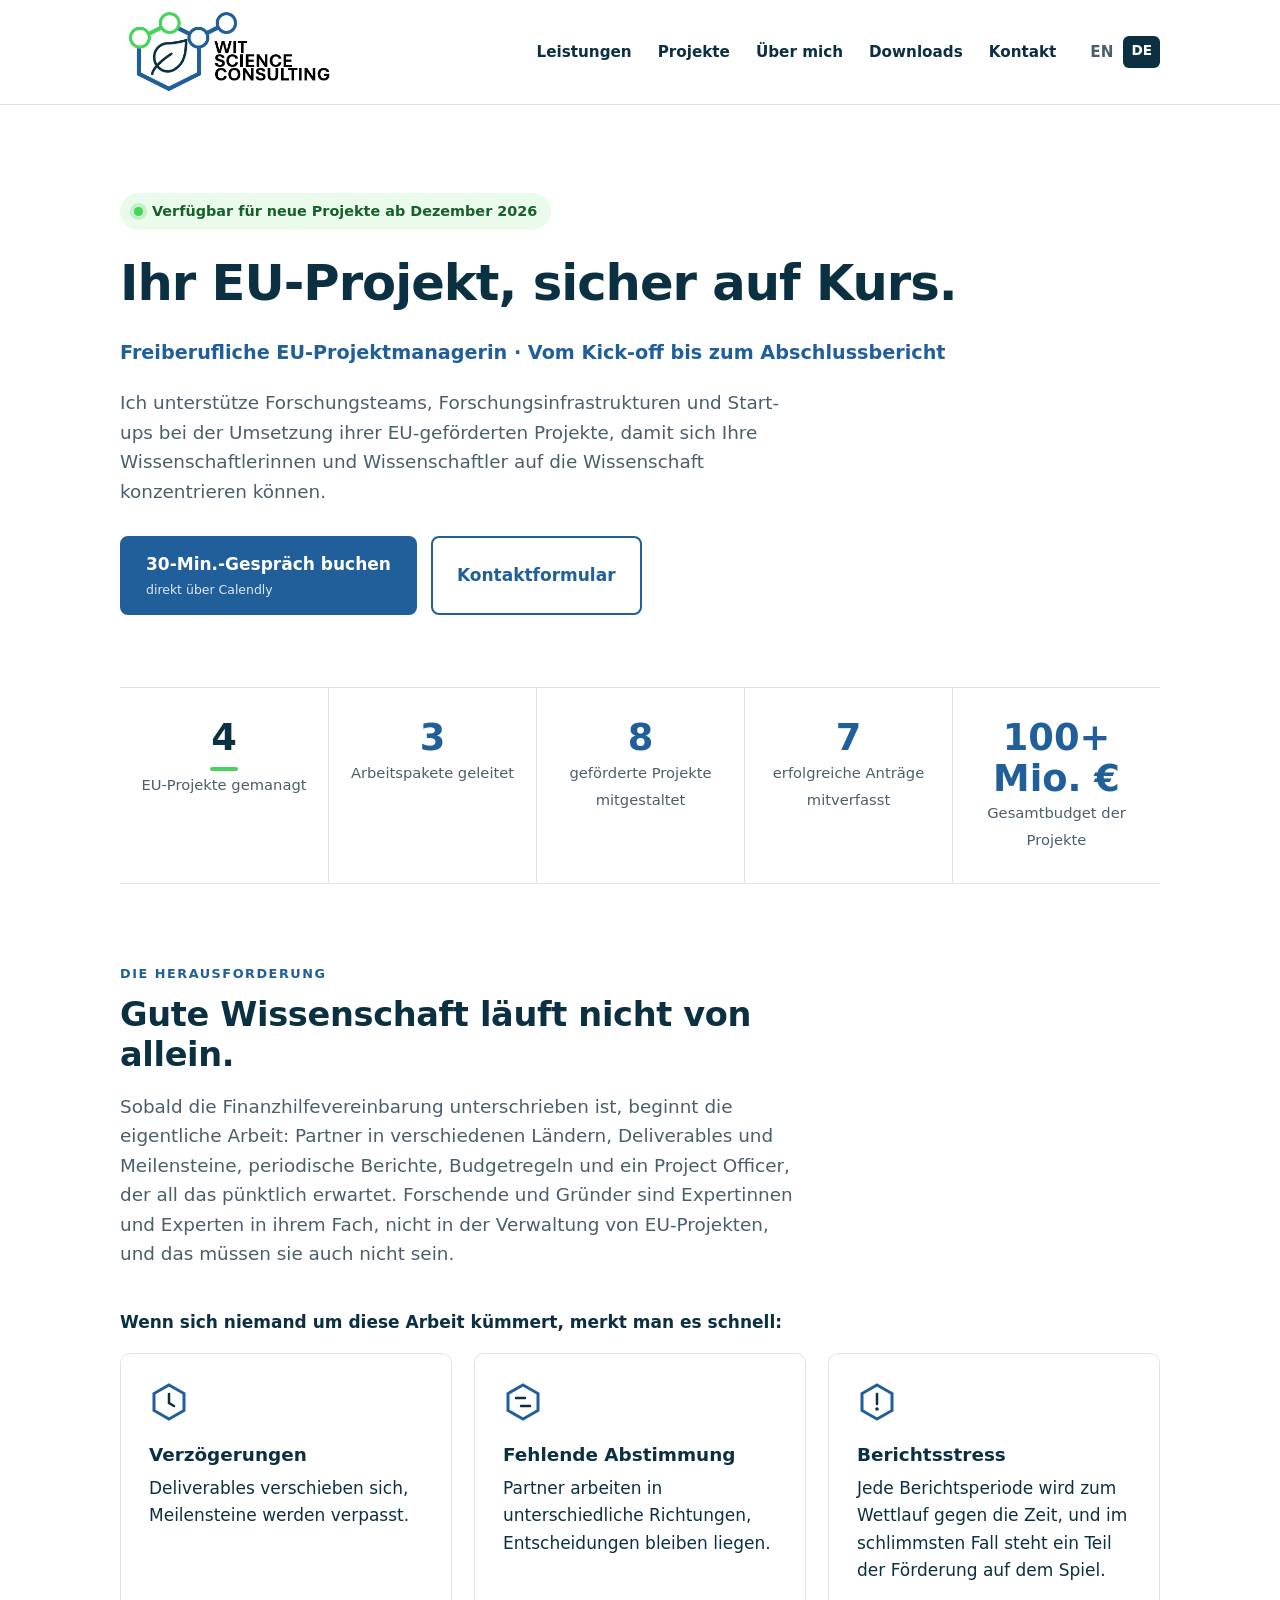
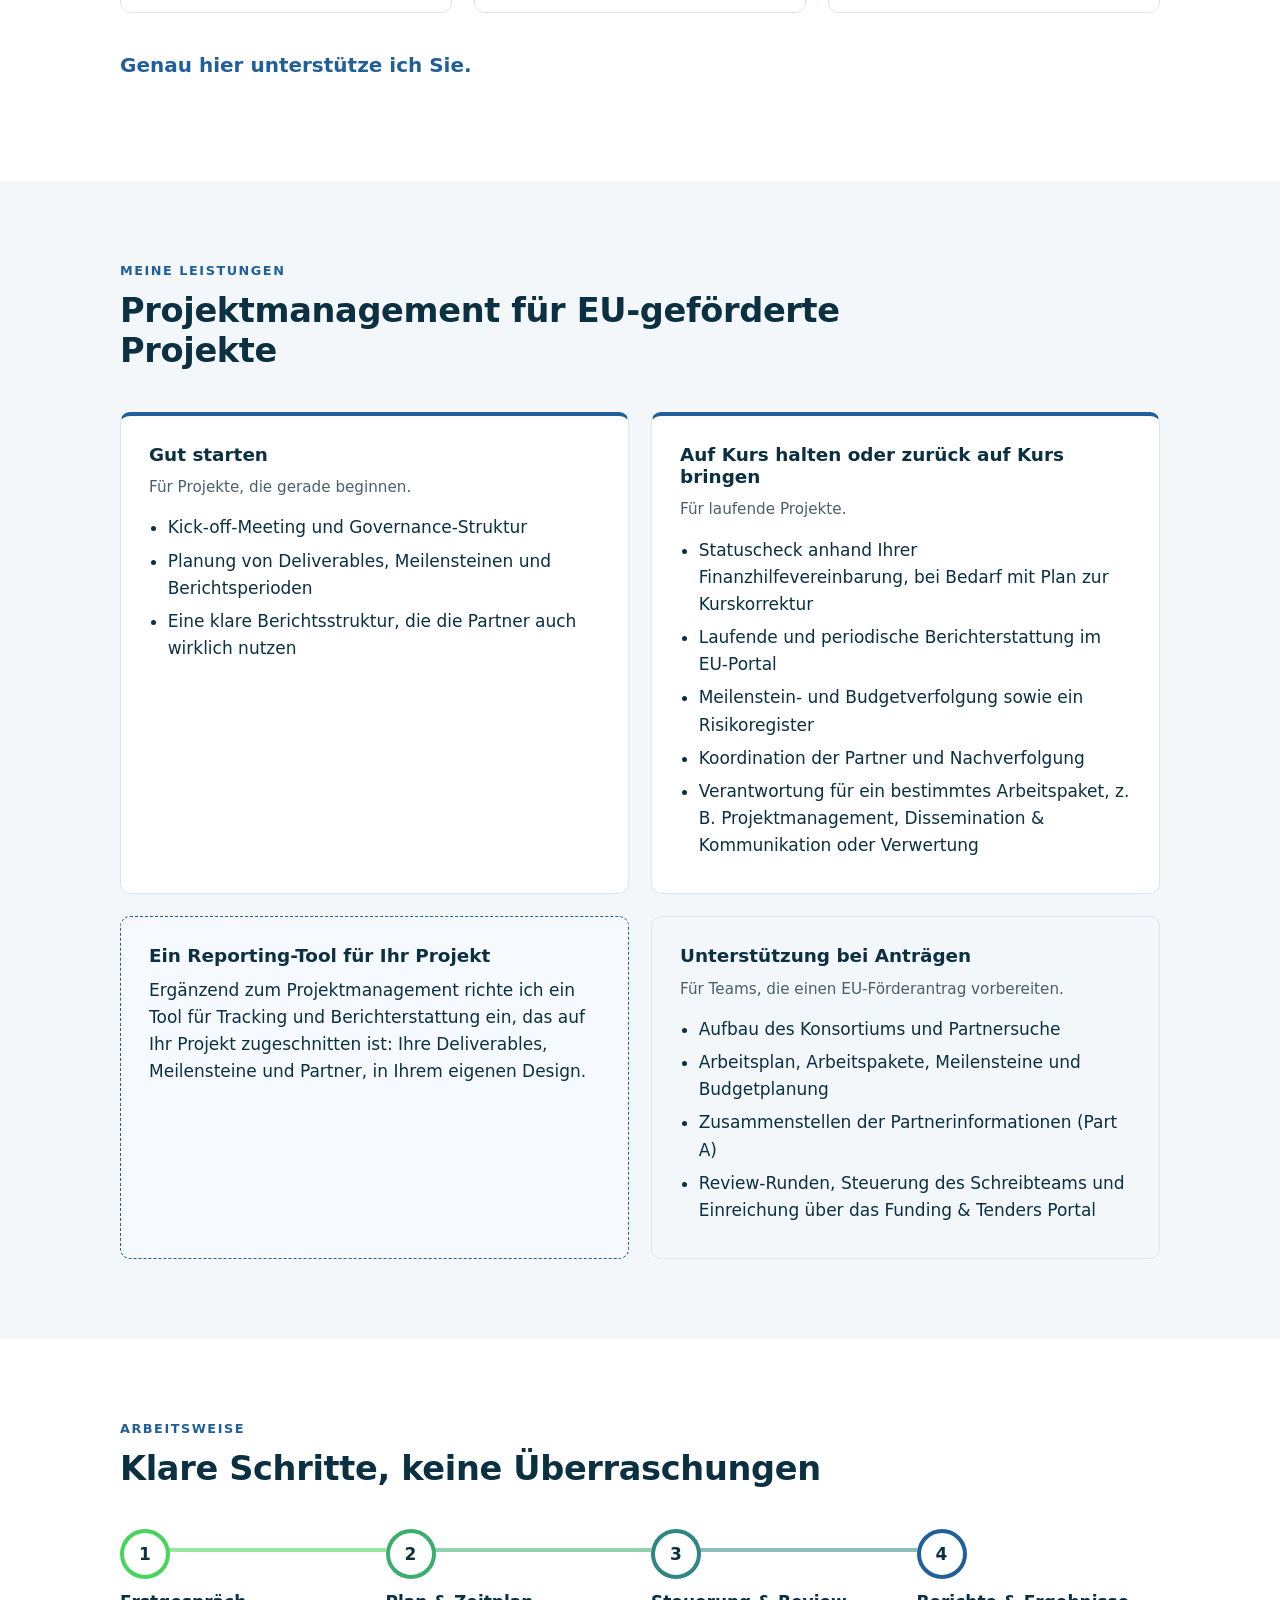
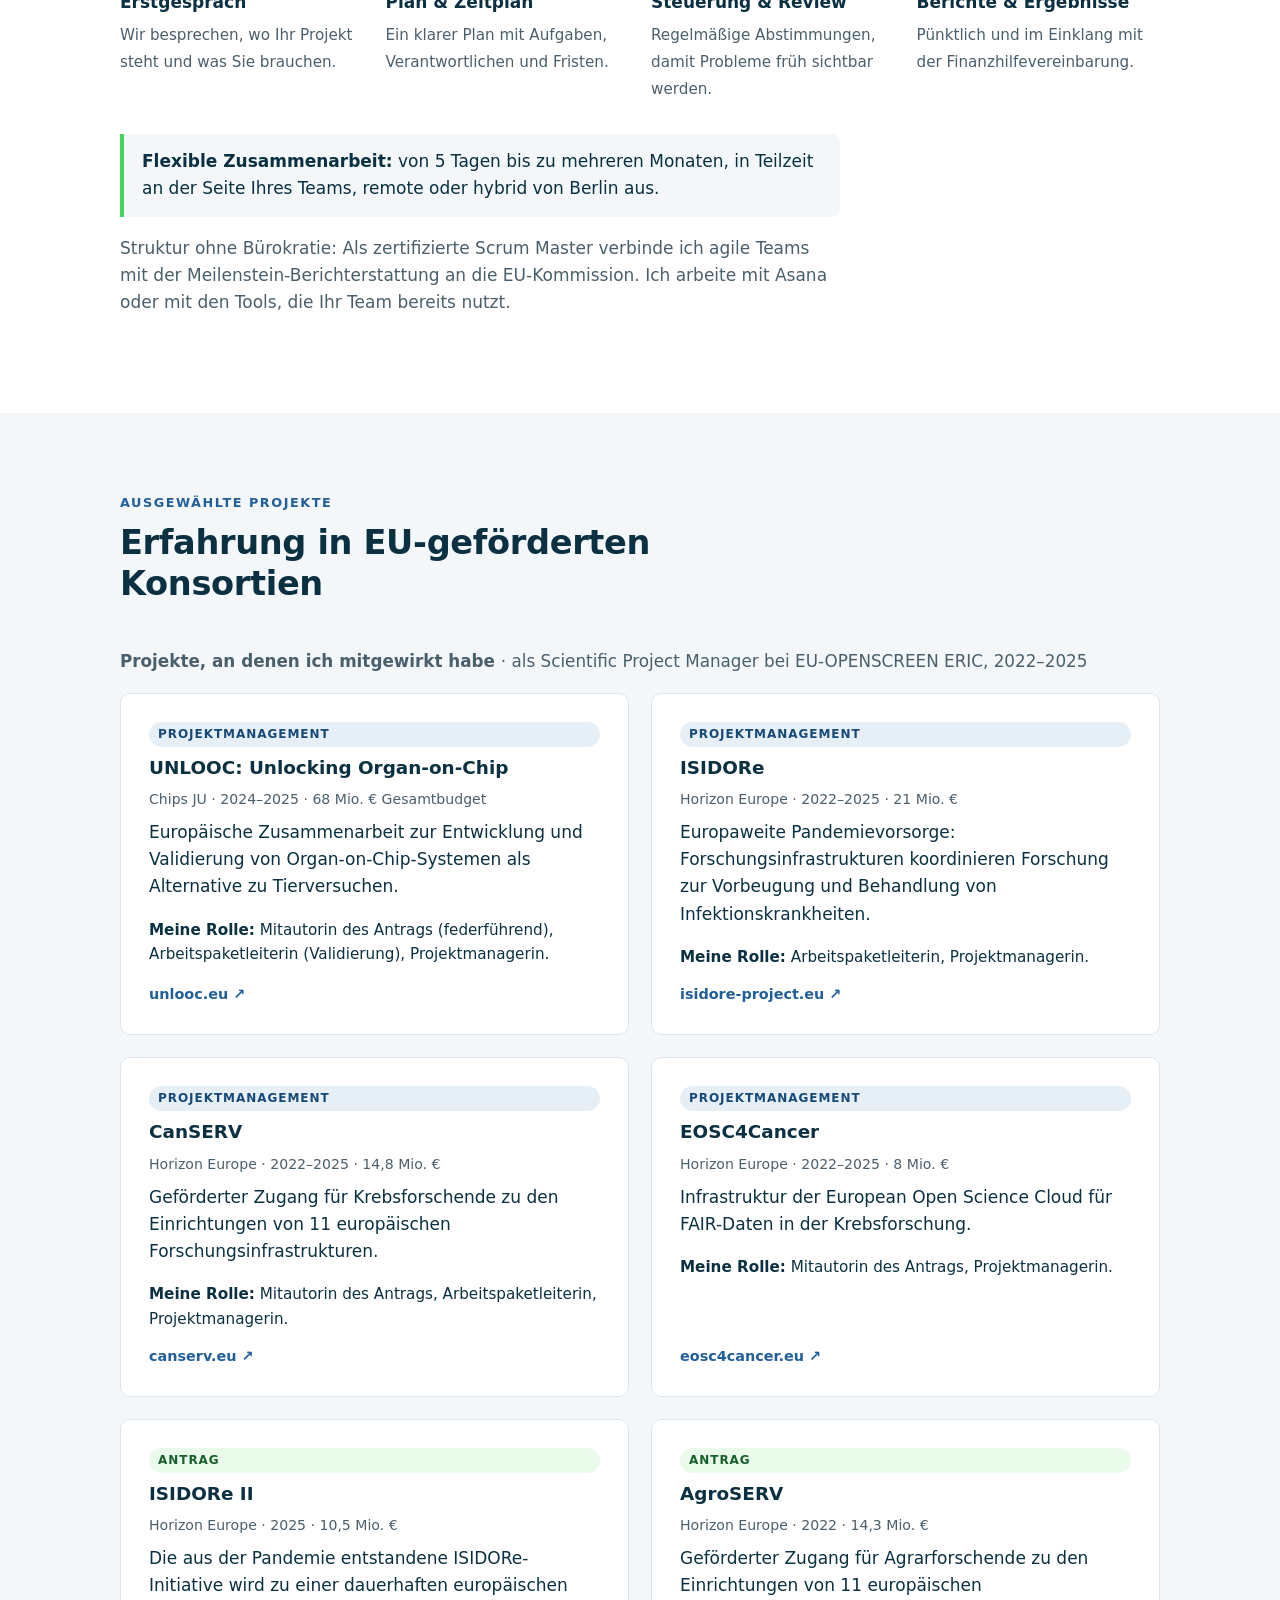
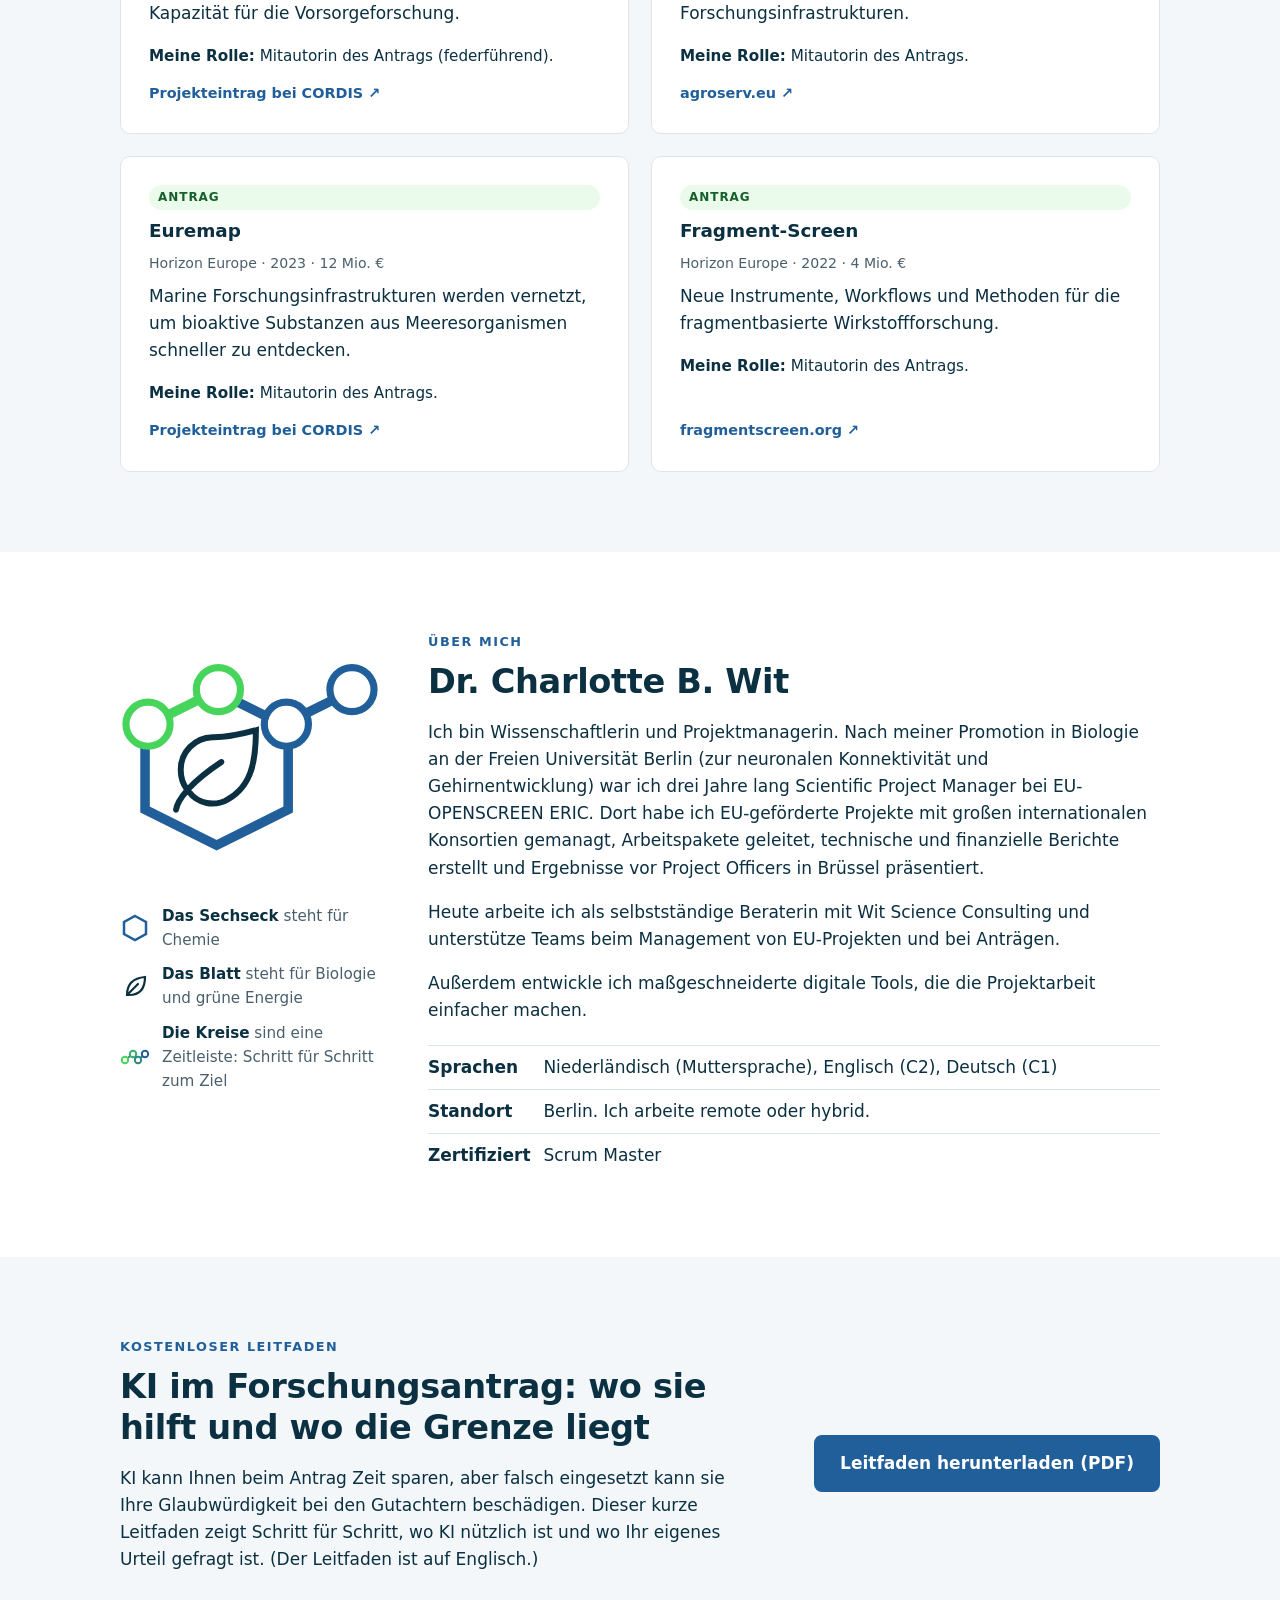
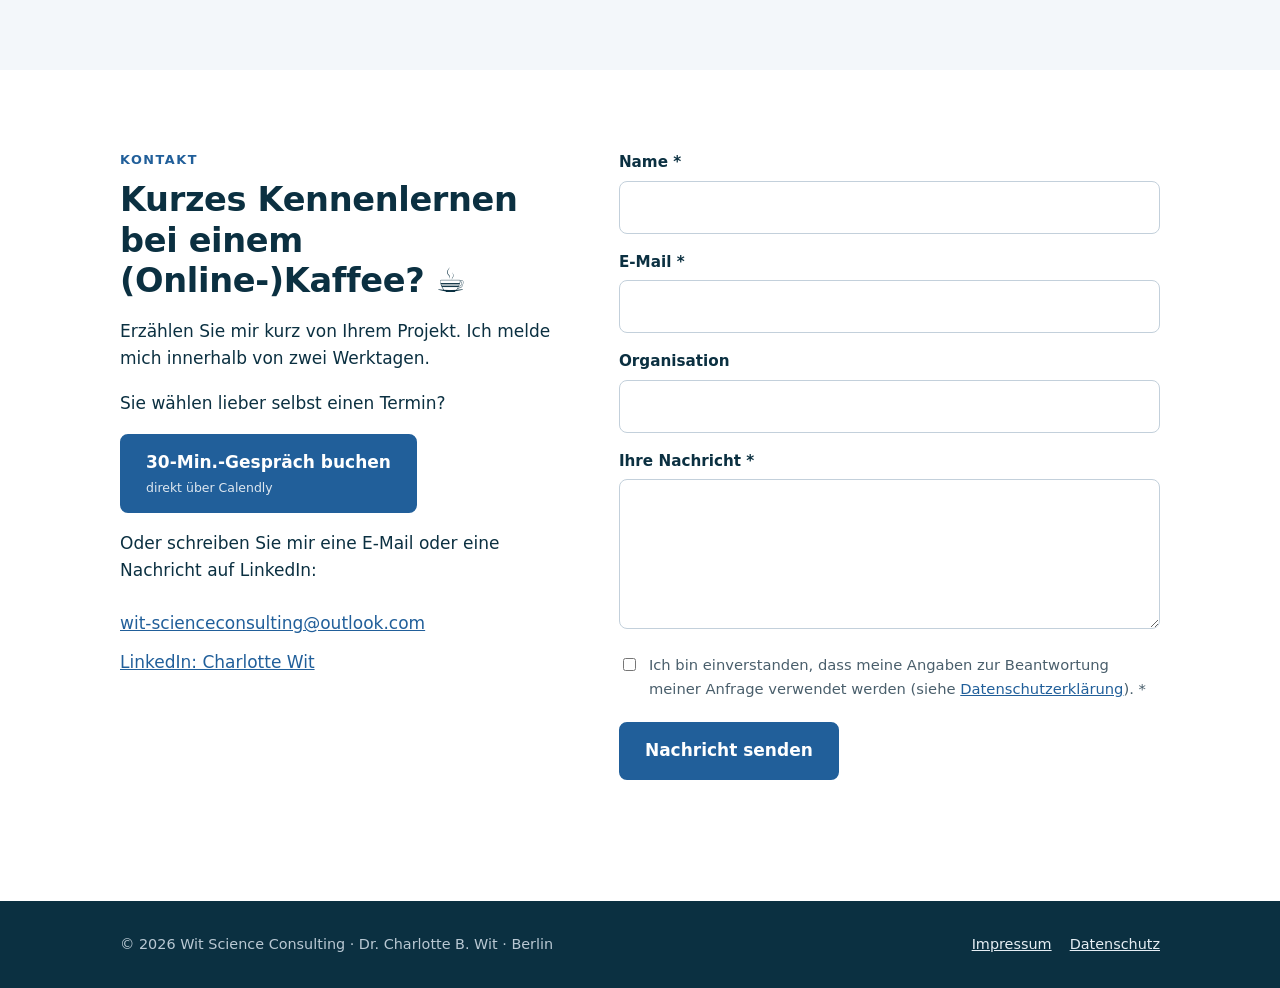
==== de/index.html @ d2b99e01 "Wit Science Consulting website: first version English and German pages, Impressum, privacy policy, A" ====
<!doctype html>
<html lang="de">
<head>
  <meta charset="utf-8">
  <meta name="viewport" content="width=device-width, initial-scale=1">
  <title>Wit Science Consulting · Freiberufliche EU-Projektmanagerin</title>
  <meta name="description" content="Dr. Charlotte B. Wit, freiberufliche EU-Projektmanagerin in Berlin. Ich unterstütze Forschungsteams, Forschungsinfrastrukturen und Start-ups bei der Umsetzung ihrer EU-geförderten Projekte, vom Antrag bis zum Abschlussbericht.">
  <link rel="icon" type="image/png" href="../assets/logo-icon.png">
  <link rel="alternate" hreflang="en" href="../index.html">
  <link rel="alternate" hreflang="de" href="index.html">
  <link rel="stylesheet" href="../assets/styles.css?v=4">
</head>
<body>

<header class="site-header">
  <div class="wrap">
    <a class="brand" href="#top" aria-label="Wit Science Consulting, Startseite">
      <img src="../assets/logo.png" alt="Wit Science Consulting" width="125" height="48">
    </a>
    <button class="menu-toggle" aria-expanded="false" aria-controls="nav">Menü</button>
    <nav class="nav" id="nav">
      <a href="#leistungen">Leistungen</a>
      <a href="#projekte">Projekte</a>
      <a href="#ueber-mich">Über mich</a>
      <a href="#downloads">Downloads</a>
      <a href="#kontakt">Kontakt</a>
      <div class="lang" aria-label="Sprache">
        <a href="../index.html" hreflang="en" lang="en">EN</a><span aria-current="true">DE</span>
      </div>
    </nav>
  </div>
</header>

<main id="top">

  <!-- 1. Hero -->
  <section class="hero">
    <div class="wrap">
      <div>
        <div class="badge">Verfügbar für neue Projekte ab Dezember 2026</div>
        <h1>Ihr EU-Projekt, sicher auf Kurs.</h1>
        <p class="tagline">Freiberufliche EU-Projektmanagerin · Vom Kick-off bis zum Abschlussbericht</p>
        <p class="lead">Ich unterstütze Forschungsteams, Forschungsinfrastrukturen und Start-ups bei der Umsetzung ihrer EU-geförderten Projekte, damit sich Ihre Wissenschaftlerinnen und Wissenschaftler auf die Wissenschaft konzentrieren können.</p>
        <div class="actions">
          <a class="btn" href="https://calendly.com/wit-scienceconsulting/30min" target="_blank" rel="noopener">30-Min.-Gespräch buchen<small>direkt über Calendly</small></a>
          <a class="btn ghost" href="#kontakt">Kontaktformular</a>
        </div>
      </div>
    </div>
  </section>

  <!-- 2. Zahlen -->
  <section class="numbers" aria-label="Erfahrung">
    <div class="wrap">
      <div class="grid">
        <div class="stat primary"><strong>4</strong><span>EU-Projekte gemanagt</span></div>
        <div class="stat"><strong>3</strong><span>Arbeitspakete geleitet</span></div>
        <div class="stat"><strong>8</strong><span>geförderte Projekte mitgestaltet</span></div>
        <div class="stat"><strong>7</strong><span>erfolgreiche Anträge mitverfasst</span></div>
        <div class="stat"><strong>100+ Mio. €</strong><span>Gesamtbudget der Projekte</span></div>
      </div>
    </div>
  </section>

  <!-- 3. Problem -->
  <section>
    <div class="wrap">
      <div class="section-head">
        <p class="eyebrow">Die Herausforderung</p>
        <h2>Gute Wissenschaft läuft nicht von allein.</h2>
        <p class="lead">Sobald die Finanzhilfevereinbarung unterschrieben ist, beginnt die eigentliche Arbeit: Partner in verschiedenen Ländern, Deliverables und Meilensteine, periodische Berichte, Budgetregeln und ein Project Officer, der all das pünktlich erwartet. Forschende und Gründer sind Expertinnen und Experten in ihrem Fach, nicht in der Verwaltung von EU-Projekten, und das müssen sie auch nicht sein.</p>
      </div>
      <p><b>Wenn sich niemand um diese Arbeit kümmert, merkt man es schnell:</b></p>
      <div class="cards three">
        <div class="card">
          <svg class="hex" viewBox="0 0 40 40" aria-hidden="true"><path d="M20 3 35 11.5v17L20 37 5 28.5v-17Z" fill="none" stroke="#215f9a" stroke-width="3"/><path d="M20 12v9l5 3" fill="none" stroke="#0b3041" stroke-width="2.5" stroke-linecap="round"/></svg>
          <h3>Verzögerungen</h3>
          <p>Deliverables verschieben sich, Meilensteine werden verpasst.</p>
        </div>
        <div class="card">
          <svg class="hex" viewBox="0 0 40 40" aria-hidden="true"><path d="M20 3 35 11.5v17L20 37 5 28.5v-17Z" fill="none" stroke="#215f9a" stroke-width="3"/><path d="M13 16h9M18 24h9" stroke="#0b3041" stroke-width="2.5" stroke-linecap="round"/></svg>
          <h3>Fehlende Abstimmung</h3>
          <p>Partner arbeiten in unterschiedliche Richtungen, Entscheidungen bleiben liegen.</p>
        </div>
        <div class="card">
          <svg class="hex" viewBox="0 0 40 40" aria-hidden="true"><path d="M20 3 35 11.5v17L20 37 5 28.5v-17Z" fill="none" stroke="#215f9a" stroke-width="3"/><path d="M20 12v10" stroke="#0b3041" stroke-width="2.5" stroke-linecap="round"/><circle cx="20" cy="27" r="1.8" fill="#0b3041"/></svg>
          <h3>Berichtsstress</h3>
          <p>Jede Berichtsperiode wird zum Wettlauf gegen die Zeit, und im schlimmsten Fall steht ein Teil der Förderung auf dem Spiel.</p>
        </div>
      </div>
      <p class="problem-close">Genau hier unterstütze ich Sie.</p>
    </div>
  </section>

  <!-- 4. Leistungen -->
  <section class="tint" id="leistungen">
    <div class="wrap">
      <div class="section-head">
        <p class="eyebrow">Meine Leistungen</p>
        <h2>Projektmanagement für EU-geförderte Projekte</h2>
      </div>
      <div class="cards two">
        <div class="card feature">
          <h3>Gut starten</h3>
          <p class="for">Für Projekte, die gerade beginnen.</p>
          <ul>
            <li>Kick-off-Meeting und Governance-Struktur</li>
            <li>Planung von Deliverables, Meilensteinen und Berichtsperioden</li>
            <li>Eine klare Berichtsstruktur, die die Partner auch wirklich nutzen</li>
          </ul>
        </div>
        <div class="card feature">
          <h3>Auf Kurs halten oder zurück auf Kurs bringen</h3>
          <p class="for">Für laufende Projekte.</p>
          <ul>
            <li>Statuscheck anhand Ihrer Finanzhilfevereinbarung, bei Bedarf mit Plan zur Kurskorrektur</li>
            <li>Laufende und periodische Berichterstattung im EU-Portal</li>
            <li>Meilenstein- und Budgetverfolgung sowie ein Risikoregister</li>
            <li>Koordination der Partner und Nachverfolgung</li>
            <li>Verantwortung für ein bestimmtes Arbeitspaket, z. B. Projektmanagement, Dissemination &amp; Kommunikation oder Verwertung</li>
          </ul>
        </div>
        <div class="card tool">
          <h3>Ein Reporting-Tool für Ihr Projekt</h3>
          <p>Ergänzend zum Projektmanagement richte ich ein Tool für Tracking und Berichterstattung ein, das auf Ihr Projekt zugeschnitten ist: Ihre Deliverables, Meilensteine und Partner, in Ihrem eigenen Design.</p>
        </div>
        <div class="card secondary">
          <h3>Unterstützung bei Anträgen</h3>
          <p class="for">Für Teams, die einen EU-Förderantrag vorbereiten.</p>
          <ul>
            <li>Aufbau des Konsortiums und Partnersuche</li>
            <li>Arbeitsplan, Arbeitspakete, Meilensteine und Budgetplanung</li>
            <li>Zusammenstellen der Partnerinformationen (Part A)</li>
            <li>Review-Runden, Steuerung des Schreibteams und Einreichung über das Funding &amp; Tenders Portal</li>
          </ul>
        </div>
      </div>
    </div>
  </section>

  <!-- 5. Arbeitsweise -->
  <section>
    <div class="wrap">
      <div class="section-head">
        <p class="eyebrow">Arbeitsweise</p>
        <h2>Klare Schritte, keine Überraschungen</h2>
      </div>
      <ol class="steps">
        <li><strong>Erstgespräch</strong><span>Wir besprechen, wo Ihr Projekt steht und was Sie brauchen.</span></li>
        <li><strong>Plan &amp; Zeitplan</strong><span>Ein klarer Plan mit Aufgaben, Verantwortlichen und Fristen.</span></li>
        <li><strong>Steuerung &amp; Review</strong><span>Regelmäßige Abstimmungen, damit Probleme früh sichtbar werden.</span></li>
        <li><strong>Berichte &amp; Ergebnisse</strong><span>Pünktlich und im Einklang mit der Finanzhilfevereinbarung.</span></li>
      </ol>
      <p class="terms"><b>Flexible Zusammenarbeit:</b> von 5 Tagen bis zu mehreren Monaten, in Teilzeit an der Seite Ihres Teams, remote oder hybrid von Berlin aus.</p>
      <p class="note">Struktur ohne Bürokratie: Als zertifizierte Scrum Master verbinde ich agile Teams mit der Meilenstein-Berichterstattung an die EU-Kommission. Ich arbeite mit Asana oder mit den Tools, die Ihr Team bereits nutzt.</p>
    </div>
  </section>

  <!-- 6. Projekte -->
  <section class="tint" id="projekte">
    <div class="wrap">
      <div class="section-head">
        <p class="eyebrow">Ausgewählte Projekte</p>
        <h2>Erfahrung in EU-geförderten Konsortien</h2>
      </div>

      <p class="subhead">Projekte, an denen ich mitgewirkt habe <span style="font-weight:400">· als Scientific Project Manager bei EU-OPENSCREEN ERIC, 2022–2025</span></p>
      <div class="cards two">
        <div class="card project">
          <span class="tag pm">Projektmanagement</span>
          <h3>UNLOOC: Unlocking Organ-on-Chip</h3>
          <p class="meta">Chips JU · 2024–2025 · 68 Mio. € Gesamtbudget</p>
          <p>Europäische Zusammenarbeit zur Entwicklung und Validierung von Organ-on-Chip-Systemen als Alternative zu Tierversuchen.</p>
          <p class="role"><b>Meine Rolle:</b> Mitautorin des Antrags (federführend), Arbeitspaketleiterin (Validierung), Projektmanagerin.</p>
          <p class="site"><a href="https://www.unlooc.eu" target="_blank" rel="noopener">unlooc.eu ↗</a></p>
        </div>
        <div class="card project">
          <span class="tag pm">Projektmanagement</span>
          <h3>ISIDORe</h3>
          <p class="meta">Horizon Europe · 2022–2025 · 21 Mio. €</p>
          <p>Europaweite Pandemievorsorge: Forschungsinfrastrukturen koordinieren Forschung zur Vorbeugung und Behandlung von Infektionskrankheiten.</p>
          <p class="role"><b>Meine Rolle:</b> Arbeitspaketleiterin, Projektmanagerin.</p>
          <p class="site"><a href="https://isidore-project.eu" target="_blank" rel="noopener">isidore-project.eu ↗</a></p>
        </div>
        <div class="card project">
          <span class="tag pm">Projektmanagement</span>
          <h3>CanSERV</h3>
          <p class="meta">Horizon Europe · 2022–2025 · 14,8 Mio. €</p>
          <p>Geförderter Zugang für Krebsforschende zu den Einrichtungen von 11 europäischen Forschungsinfrastrukturen.</p>
          <p class="role"><b>Meine Rolle:</b> Mitautorin des Antrags, Arbeitspaketleiterin, Projektmanagerin.</p>
          <p class="site"><a href="https://www.canserv.eu" target="_blank" rel="noopener">canserv.eu ↗</a></p>
        </div>
        <div class="card project">
          <span class="tag pm">Projektmanagement</span>
          <h3>EOSC4Cancer</h3>
          <p class="meta">Horizon Europe · 2022–2025 · 8 Mio. €</p>
          <p>Infrastruktur der European Open Science Cloud für FAIR-Daten in der Krebsforschung.</p>
          <p class="role"><b>Meine Rolle:</b> Mitautorin des Antrags, Projektmanagerin.</p>
          <p class="site"><a href="https://eosc4cancer.eu" target="_blank" rel="noopener">eosc4cancer.eu ↗</a></p>
        </div>
        <div class="card project">
          <span class="tag">Antrag</span>
          <h3>ISIDORe II</h3>
          <p class="meta">Horizon Europe · 2025 · 10,5 Mio. €</p>
          <p>Die aus der Pandemie entstandene ISIDORe-Initiative wird zu einer dauerhaften europäischen Kapazität für die Vorsorgeforschung.</p>
          <p class="role"><b>Meine Rolle:</b> Mitautorin des Antrags (federführend).</p>
          <p class="site"><a href="https://cordis.europa.eu/project/id/101293306" target="_blank" rel="noopener">Projekteintrag bei CORDIS ↗</a></p>
        </div>
        <div class="card project">
          <span class="tag">Antrag</span>
          <h3>AgroSERV</h3>
          <p class="meta">Horizon Europe · 2022 · 14,3 Mio. €</p>
          <p>Geförderter Zugang für Agrarforschende zu den Einrichtungen von 11 europäischen Forschungsinfrastrukturen.</p>
          <p class="role"><b>Meine Rolle:</b> Mitautorin des Antrags.</p>
          <p class="site"><a href="https://www.agroserv.eu" target="_blank" rel="noopener">agroserv.eu ↗</a></p>
        </div>
        <div class="card project">
          <span class="tag">Antrag</span>
          <h3>Euremap</h3>
          <p class="meta">Horizon Europe · 2023 · 12 Mio. €</p>
          <p>Marine Forschungsinfrastrukturen werden vernetzt, um bioaktive Substanzen aus Meeresorganismen schneller zu entdecken.</p>
          <p class="role"><b>Meine Rolle:</b> Mitautorin des Antrags.</p>
          <p class="site"><a href="https://cordis.europa.eu/project/id/101131663" target="_blank" rel="noopener">Projekteintrag bei CORDIS ↗</a></p>
        </div>
        <div class="card project">
          <span class="tag">Antrag</span>
          <h3>Fragment-Screen</h3>
          <p class="meta">Horizon Europe · 2022 · 4 Mio. €</p>
          <p>Neue Instrumente, Workflows und Methoden für die fragmentbasierte Wirkstoffforschung.</p>
          <p class="role"><b>Meine Rolle:</b> Mitautorin des Antrags.</p>
          <p class="site"><a href="https://fragmentscreen.org" target="_blank" rel="noopener">fragmentscreen.org ↗</a></p>
        </div>
      </div>
    </div>
  </section>

  <!-- 7. Über mich -->
  <section id="ueber-mich">
    <div class="wrap about">
      <figure class="logo-story" style="margin:0">
        <img src="../assets/logo-mark.svg" alt="Logo von Wit Science Consulting: ein Sechseck mit einem Blatt und vier verbundene Kreise von Grün nach Blau" width="340" height="250">
        <figcaption>
          <ul>
            <li><svg viewBox="0 0 30 30" aria-hidden="true"><path d="M15 3 26 9v12l-11 6-11-6V9Z" fill="none" stroke="#215f9a" stroke-width="2.5"/></svg><span><b>Das Sechseck</b> steht für Chemie</span></li>
            <li><svg viewBox="0 0 30 30" aria-hidden="true"><path d="M7 24C7 12 14 7 25 6c0 11-5 18-16 18Zm0 0 11-11" fill="none" stroke="#0b3041" stroke-width="2.2" stroke-linecap="round"/></svg><span><b>Das Blatt</b> steht für Biologie und grüne Energie</span></li>
            <li><svg viewBox="0 0 30 30" aria-hidden="true"><path d="M5 18 13 12 18 18 25 12" fill="none" stroke="#2e8685" stroke-width="2"/><circle cx="5" cy="18" r="3.2" fill="#fff" stroke="#47d45a" stroke-width="2"/><circle cx="13" cy="12" r="3.2" fill="#fff" stroke="#3aad6f" stroke-width="2"/><circle cx="18" cy="18" r="3.2" fill="#fff" stroke="#2e8685" stroke-width="2"/><circle cx="25" cy="12" r="3.2" fill="#fff" stroke="#215f9a" stroke-width="2"/></svg><span><b>Die Kreise</b> sind eine Zeitleiste: Schritt für Schritt zum Ziel</span></li>
          </ul>
        </figcaption>
      </figure>
      <div>
        <p class="eyebrow">Über mich</p>
        <h2>Dr. Charlotte B. Wit</h2>
        <p>Ich bin Wissenschaftlerin und Projektmanagerin. Nach meiner Promotion in Biologie an der Freien Universität Berlin (zur neuronalen Konnektivität und Gehirnentwicklung) war ich drei Jahre lang Scientific Project Manager bei EU-OPENSCREEN ERIC. Dort habe ich EU-geförderte Projekte mit großen internationalen Konsortien gemanagt, Arbeitspakete geleitet, technische und finanzielle Berichte erstellt und Ergebnisse vor Project Officers in Brüssel präsentiert.</p>
        <p>Heute arbeite ich als selbstständige Beraterin mit Wit Science Consulting und unterstütze Teams beim Management von EU-Projekten und bei Anträgen.</p>
        <p>Außerdem entwickle ich maßgeschneiderte digitale Tools, die die Projektarbeit einfacher machen.</p>
        <ul class="facts">
          <li><b>Sprachen</b> Niederländisch (Muttersprache), Englisch (C2), Deutsch (C1)</li>
          <li><b>Standort</b> Berlin. Ich arbeite remote oder hybrid.</li>
          <li><b>Zertifiziert</b> Scrum Master</li>
        </ul>
      </div>
    </div>
  </section>

  <!-- 8. Leitfaden (PDF ist auf Englisch) -->
  <section class="tint" id="downloads">
    <div class="wrap guide">
      <div class="text">
        <p class="eyebrow">Kostenloser Leitfaden</p>
        <h2>KI im Forschungsantrag: wo sie hilft und wo die Grenze liegt</h2>
        <p>KI kann Ihnen beim Antrag Zeit sparen, aber falsch eingesetzt kann sie Ihre Glaubwürdigkeit bei den Gutachtern beschädigen. Dieser kurze Leitfaden zeigt Schritt für Schritt, wo KI nützlich ist und wo Ihr eigenes Urteil gefragt ist. (Der Leitfaden ist auf Englisch.)</p>
      </div>
      <a class="btn" href="../assets/ai-in-proposals-guide.pdf" download>Leitfaden herunterladen (PDF)</a>
    </div>
  </section>

  <!-- 9. Kontakt -->
  <section id="kontakt">
    <div class="wrap contact">
      <div>
        <p class="eyebrow">Kontakt</p>
        <h2>Kurzes Kennenlernen bei einem (Online-)Kaffee? ☕</h2>
        <p>Erzählen Sie mir kurz von Ihrem Projekt. Ich melde mich innerhalb von zwei Werktagen.</p>
        <p>Sie wählen lieber selbst einen Termin?</p>
        <p><a class="btn" href="https://calendly.com/wit-scienceconsulting/30min" target="_blank" rel="noopener">30-Min.-Gespräch buchen<small>direkt über Calendly</small></a></p>
        <p>Oder schreiben Sie mir eine E-Mail oder eine Nachricht auf LinkedIn:</p>
        <ul class="direct">
          <li><a href="mailto:wit-scienceconsulting@outlook.com">wit-scienceconsulting@outlook.com</a></li>
          <li><a href="https://www.linkedin.com/in/charlotte-wit-23a95161" target="_blank" rel="noopener">LinkedIn: Charlotte Wit</a></li>
        </ul>
      </div>
      <form id="contact-form">
        <div><label for="name">Name *</label><input type="text" id="name" name="name" required autocomplete="name"></div>
        <div><label for="email">E-Mail *</label><input type="email" id="email" name="email" required autocomplete="email"></div>
        <div><label for="organisation">Organisation</label><input type="text" id="organisation" name="organisation" autocomplete="organization"></div>
        <div><label for="message">Ihre Nachricht *</label><textarea id="message" name="message" required></textarea></div>
        <input type="checkbox" name="botcheck" class="hp" tabindex="-1" autocomplete="off" aria-hidden="true">
        <label class="check"><input type="checkbox" name="consent" required> <span>Ich bin einverstanden, dass meine Angaben zur Beantwortung meiner Anfrage verwendet werden (siehe <a href="../datenschutz.html">Datenschutzerklärung</a>). *</span></label>
        <div><button class="btn" type="submit">Nachricht senden</button></div>
        <p class="form-status" role="status" aria-live="polite"></p>
      </form>
    </div>
  </section>

</main>

<footer class="site-footer">
  <div class="wrap">
    <span>© 2026 Wit Science Consulting · Dr. Charlotte B. Wit · Berlin</span>
    <span><a href="../impressum.html">Impressum</a><a href="../datenschutz.html">Datenschutz</a></span>
  </div>
</footer>

<script src="../assets/main.js?v=3"></script>
</body>
</html>
---- assets/styles.css ----
/* Wit Science Consulting — colours taken from the logo (Logo/Logo+Name+Crop.svg) */
:root {
  --blue: #215f9a;
  --blue-dark: #184a79;
  --green: #47d45a;
  --navy: #0b3041;
  --text: #0b3041;
  --muted: #4a5f6c;
  --line: #dde5ec;
  --tint: #f3f7fa;
  --white: #ffffff;
  --radius: 10px;
  --max: 1080px;
  --font: "Segoe UI", system-ui, -apple-system, Roboto, "Helvetica Neue", Arial, sans-serif;
}

* { box-sizing: border-box; }
html { scroll-behavior: smooth; scroll-padding-top: 112px; }
body {
  margin: 0;
  font-family: var(--font);
  font-size: 17px;
  line-height: 1.6;
  color: var(--text);
  background: var(--white);
  -webkit-font-smoothing: antialiased;
}
img { max-width: 100%; display: block; }
a { color: var(--blue); }
a:hover { color: var(--blue-dark); }
h1, h2, h3 { line-height: 1.2; margin: 0 0 .5em; color: var(--navy); }
h1 { font-size: clamp(2rem, 4.5vw, 3.1rem); letter-spacing: -.02em; }
h2 { font-size: clamp(1.6rem, 3vw, 2.1rem); letter-spacing: -.01em; }
h3 { font-size: 1.15rem; }
p { margin: 0 0 1em; }

.wrap { max-width: var(--max); margin: 0 auto; padding: 0 20px; }
section { padding: 80px 0; }
section.tint { background: var(--tint); }
.eyebrow {
  font-size: .8rem; font-weight: 700; letter-spacing: .12em; text-transform: uppercase;
  color: var(--blue); margin-bottom: .75em;
}
.lead { font-size: 1.15rem; color: var(--muted); max-width: 680px; }
.section-head { max-width: 720px; margin-bottom: 40px; }

/* Header */
.site-header {
  position: sticky; top: 0; z-index: 10;
  background: rgba(255,255,255,.96);
  border-bottom: 1px solid var(--line);
  backdrop-filter: blur(6px);
}
.site-header .wrap { display: flex; align-items: center; justify-content: space-between; height: 104px; gap: 16px; }
.brand img { height: 84px; width: auto; }
.nav { display: flex; align-items: center; gap: 26px; }
.nav a { text-decoration: none; color: var(--navy); font-weight: 600; font-size: .95rem; }
.nav a:hover { color: var(--blue); }
.lang { display: flex; gap: 2px; font-size: .85rem; font-weight: 700; }
.lang a, .lang span { padding: 4px 8px; border-radius: 6px; text-decoration: none; }
.lang span { background: var(--navy); color: var(--white); }
.lang a { color: var(--muted); }
.menu-toggle {
  display: none; background: none; border: 1px solid var(--line); border-radius: 8px;
  padding: 8px 10px; font: inherit; font-weight: 600; color: var(--navy); cursor: pointer;
}

/* Buttons and badge */
.btn {
  display: inline-block; padding: 13px 24px; border-radius: 8px;
  font-weight: 700; text-decoration: none; border: 2px solid var(--blue);
  background: var(--blue); color: var(--white); cursor: pointer; font: inherit; font-weight: 700;
}
.btn:hover { background: var(--blue-dark); border-color: var(--blue-dark); color: var(--white); }
.btn small { display: block; font-size: .78rem; font-weight: 500; opacity: .85; margin-top: 2px; }
.hero .actions .btn { display: inline-flex; flex-direction: column; justify-content: center; }
.btn.ghost { background: transparent; color: var(--blue); }
.btn.ghost:hover { background: var(--tint); color: var(--blue-dark); }
.badge {
  display: inline-flex; align-items: center; gap: 9px;
  padding: 7px 14px; border-radius: 999px;
  background: #eafbec; color: #17602a; font-weight: 600; font-size: .9rem;
  margin-bottom: 24px;
}
.badge::before {
  content: ""; width: 9px; height: 9px; border-radius: 50%;
  background: var(--green); box-shadow: 0 0 0 4px rgba(71,212,90,.25);
}

/* Hero */
.hero { padding: 88px 0 72px; }
.hero .tagline { font-size: 1.2rem; font-weight: 600; color: var(--blue); margin-bottom: 1em; }
.hero .actions { display: flex; flex-wrap: wrap; gap: 14px; margin-top: 30px; }
.hero-grid { display: grid; grid-template-columns: 1.4fr 1fr; gap: 56px; align-items: center; }
.logo-story { text-align: center; }
.logo-story img { width: 100%; max-width: 340px; margin: 0 auto 22px; }
.logo-story ul { list-style: none; padding: 0; margin: 0 auto; display: inline-grid; gap: 10px; text-align: left; }
.logo-story li { display: flex; align-items: center; gap: 12px; font-size: .95rem; color: var(--muted); }
.logo-story li b { color: var(--navy); font-weight: 700; }
.logo-story svg { width: 30px; height: 30px; flex: none; }

/* Numbers */
.numbers { padding: 0; }
.numbers .grid {
  display: grid; grid-template-columns: repeat(5, 1fr);
  border-top: 1px solid var(--line); border-bottom: 1px solid var(--line);
}
.stat { padding: 30px 16px; text-align: center; border-left: 1px solid var(--line); }
.stat:first-child { border-left: 0; }
.stat strong { display: block; font-size: 2.3rem; color: var(--blue); line-height: 1.1; }
.stat span { font-size: .92rem; color: var(--muted); }
.stat.primary strong { color: var(--navy); }
.stat.primary strong::after {
  content: ""; display: block; width: 28px; height: 4px; border-radius: 2px;
  background: var(--green); margin: 8px auto 0;
}

/* Cards */
.cards { display: grid; gap: 22px; }
.cards.three { grid-template-columns: repeat(3, 1fr); }
.cards.two { grid-template-columns: repeat(2, 1fr); }
.card {
  background: var(--white); border: 1px solid var(--line); border-radius: var(--radius);
  padding: 28px;
}
.card p:last-child, .card ul:last-child { margin-bottom: 0; }
.card ul { padding-left: 1.1em; margin: 0; }
.card li { margin-bottom: .35em; }
.card .for { color: var(--muted); font-size: .95rem; }
.hex {
  width: 40px; height: 40px; margin-bottom: 14px;
}
.problem-close { margin-top: 36px; font-size: 1.25rem; font-weight: 700; color: var(--blue); }

.card.feature { border-top: 4px solid var(--blue); }
.card.secondary { background: var(--tint); }
.card.tool { border: 1px dashed var(--blue); background: #f6faff; }

/* Steps */
/* Steps: circles run from green to blue, like the timeline in the logo */
.steps { display: grid; grid-template-columns: repeat(4, 1fr); gap: 22px; counter-reset: step; list-style: none; padding: 0; margin: 0 0 32px; }
.steps li { counter-increment: step; position: relative; padding-top: 60px; --c: var(--green); }
.steps li:nth-child(2) { --c: #3aad6f; }
.steps li:nth-child(3) { --c: #2e8685; }
.steps li:nth-child(4) { --c: var(--blue); }
.steps li::before {
  content: counter(step); position: absolute; top: 0; left: 0; z-index: 1;
  width: 42px; height: 42px; border-radius: 50%;
  border: 4px solid var(--c); background: var(--white);
  display: grid; place-items: center; font-weight: 800; color: var(--navy);
}
.steps li:not(:last-child)::after {
  content: ""; position: absolute; top: 19px; left: 42px; right: -22px; height: 4px;
  background: var(--c); opacity: .55;
}
.steps strong { display: block; margin-bottom: 4px; }
.steps span { color: var(--muted); font-size: .95rem; }
.note { color: var(--muted); max-width: 720px; }

/* Projects */
.subhead { font-size: 1.05rem; color: var(--muted); font-weight: 600; margin: 44px 0 18px; }
.project .meta { font-size: .88rem; color: var(--muted); margin-bottom: .6em; }
.project .role { font-size: .95rem; }
.project .role b { color: var(--navy); }
.project.current { border-left: 4px solid var(--green); }
.project { display: flex; flex-direction: column; }
.project .role { margin-bottom: 14px; }
.project .site { margin-top: auto; font-size: .9rem; font-weight: 600; }
.project .site a { text-decoration: none; }
.project .site a:hover { text-decoration: underline; }
.tag.pm { background: #e6eef6; color: var(--blue-dark); }
.tag {
  display: inline-block; font-size: .75rem; font-weight: 700; text-transform: uppercase; letter-spacing: .08em;
  padding: 3px 9px; border-radius: 999px; background: #eafbec; color: #17602a; margin-bottom: 10px;
}
.proposals { list-style: none; padding: 0; margin: 0; display: grid; grid-template-columns: repeat(2, 1fr); gap: 0 32px; }
.proposals li { padding: 14px 0; border-bottom: 1px solid var(--line); }
.proposals li span { color: var(--muted); font-size: .92rem; }

.case { margin-top: 48px; background: var(--navy); color: #e6eef4; border-radius: var(--radius); padding: 40px; }
.case h3 { color: var(--white); font-size: 1.4rem; }
.case .eyebrow { color: var(--green); }
.case .cols { display: grid; grid-template-columns: 1fr 1.3fr 1fr; gap: 32px; margin-top: 20px; }
.case h4 { margin: 0 0 8px; color: var(--white); font-size: 1rem; }
.case ul { padding-left: 1.1em; margin: 0; }
.case a { color: var(--green); }

/* About */
.about { display: grid; grid-template-columns: 260px 1fr; gap: 48px; align-items: start; }
.portrait {
  aspect-ratio: 4 / 5; border-radius: var(--radius); background: var(--tint);
  border: 1px solid var(--line); display: grid; place-items: center;
}
.portrait img { width: 55%; height: auto; opacity: .9; }
.facts { list-style: none; padding: 0; margin: 20px 0 0; }
.facts li { padding: 8px 0; border-top: 1px solid var(--line); }
.facts b { display: inline-block; min-width: 110px; }

/* Guide */
.guide { display: flex; align-items: center; justify-content: space-between; gap: 32px; }
.guide .text { max-width: 640px; }

/* Contact */
.contact { display: grid; grid-template-columns: 1fr 1.2fr; gap: 48px; }
form { display: grid; gap: 16px; }
label { font-weight: 600; font-size: .95rem; display: block; margin-bottom: 6px; }
input[type=text], input[type=email], textarea {
  width: 100%; padding: 12px 14px; font: inherit; color: var(--text);
  border: 1px solid #c3d0db; border-radius: 8px; background: var(--white);
}
input:focus, textarea:focus { outline: 3px solid rgba(33,95,154,.25); border-color: var(--blue); }
textarea { min-height: 150px; resize: vertical; }
.check { display: flex; gap: 10px; align-items: flex-start; font-weight: 400; font-size: .92rem; color: var(--muted); }
.check input { margin-top: 5px; }
.hp { position: absolute; left: -9999px; }
.form-status { font-weight: 600; min-height: 1.5em; margin: 0; }
.form-status.ok { color: #17602a; }
.form-status.err { color: #b3261e; }
.direct { list-style: none; padding: 0; margin: 20px 0 0; }
.direct li { padding: 6px 0; }

/* Footer */
.site-footer { background: var(--navy); color: #b9c8d3; padding: 32px 0; font-size: .9rem; }
.site-footer .wrap { display: flex; justify-content: space-between; flex-wrap: wrap; gap: 12px; }
.site-footer a { color: #e6eef4; margin-left: 18px; }

/* Legal pages */
.legal { max-width: 760px; padding: 56px 20px 80px; }
.legal h2 { font-size: 1.3rem; margin-top: 1.6em; }
.legal .todo { background: #fff6d6; padding: 2px 6px; border-radius: 4px; }

/* Responsive */
@media (max-width: 920px) {
  .numbers .grid { grid-template-columns: repeat(3, 1fr); }
  .stat:nth-child(4) { border-left: 0; }
  .stat:nth-child(n+4) { border-top: 1px solid var(--line); }
  .cards.three, .steps { grid-template-columns: repeat(2, 1fr); }
  .steps li:nth-child(2)::after { display: none; }
  .hero-grid { grid-template-columns: 1fr; gap: 40px; }
  .logo-story img { max-width: 240px; }
  .case .cols { grid-template-columns: 1fr; }
}
@media (max-width: 760px) {
  section { padding: 60px 0; }
  .menu-toggle { display: block; }
  .nav {
    display: none; position: absolute; top: 88px; left: 0; right: 0;
    flex-direction: column; align-items: flex-start; gap: 0;
    background: var(--white); border-bottom: 1px solid var(--line); padding: 8px 20px 16px;
  }
  .nav.open { display: flex; }
  .nav > a { padding: 10px 0; width: 100%; }
  .nav .lang { margin-top: 8px; }
  .stat strong { font-size: clamp(1.6rem, 7vw, 2.3rem); white-space: nowrap; }
  .site-header .wrap { height: 88px; }
  html { scroll-padding-top: 96px; }
  .brand img { height: 68px; }
  .steps li::after { display: none; }
  .numbers .grid { grid-template-columns: repeat(2, 1fr); }
  .stat { border-left: 0; border-top: 1px solid var(--line); }
  .stat:nth-child(odd) { border-right: 1px solid var(--line); }
  .stat:first-child { grid-column: 1 / -1; border-right: 0; border-top: 0; }
  .stat:first-child { border-right: 0; }
  .stat:nth-child(odd):not(:first-child) { border-right: 0; }
  .stat:nth-child(even) { border-right: 1px solid var(--line); }
  .cards.three, .cards.two, .steps, .proposals, .about, .contact { grid-template-columns: 1fr; }
  .about .portrait { max-width: 220px; }
  .guide { flex-direction: column; align-items: flex-start; }
  .case { padding: 28px 22px; }
  .site-footer a { margin: 0 18px 0 0; }
}

/* Working terms line in "How I work" */
.terms {
  max-width: 720px; padding: 14px 18px; margin-bottom: 18px;
  border-left: 4px solid var(--green); background: var(--tint); border-radius: 0 8px 8px 0;
}
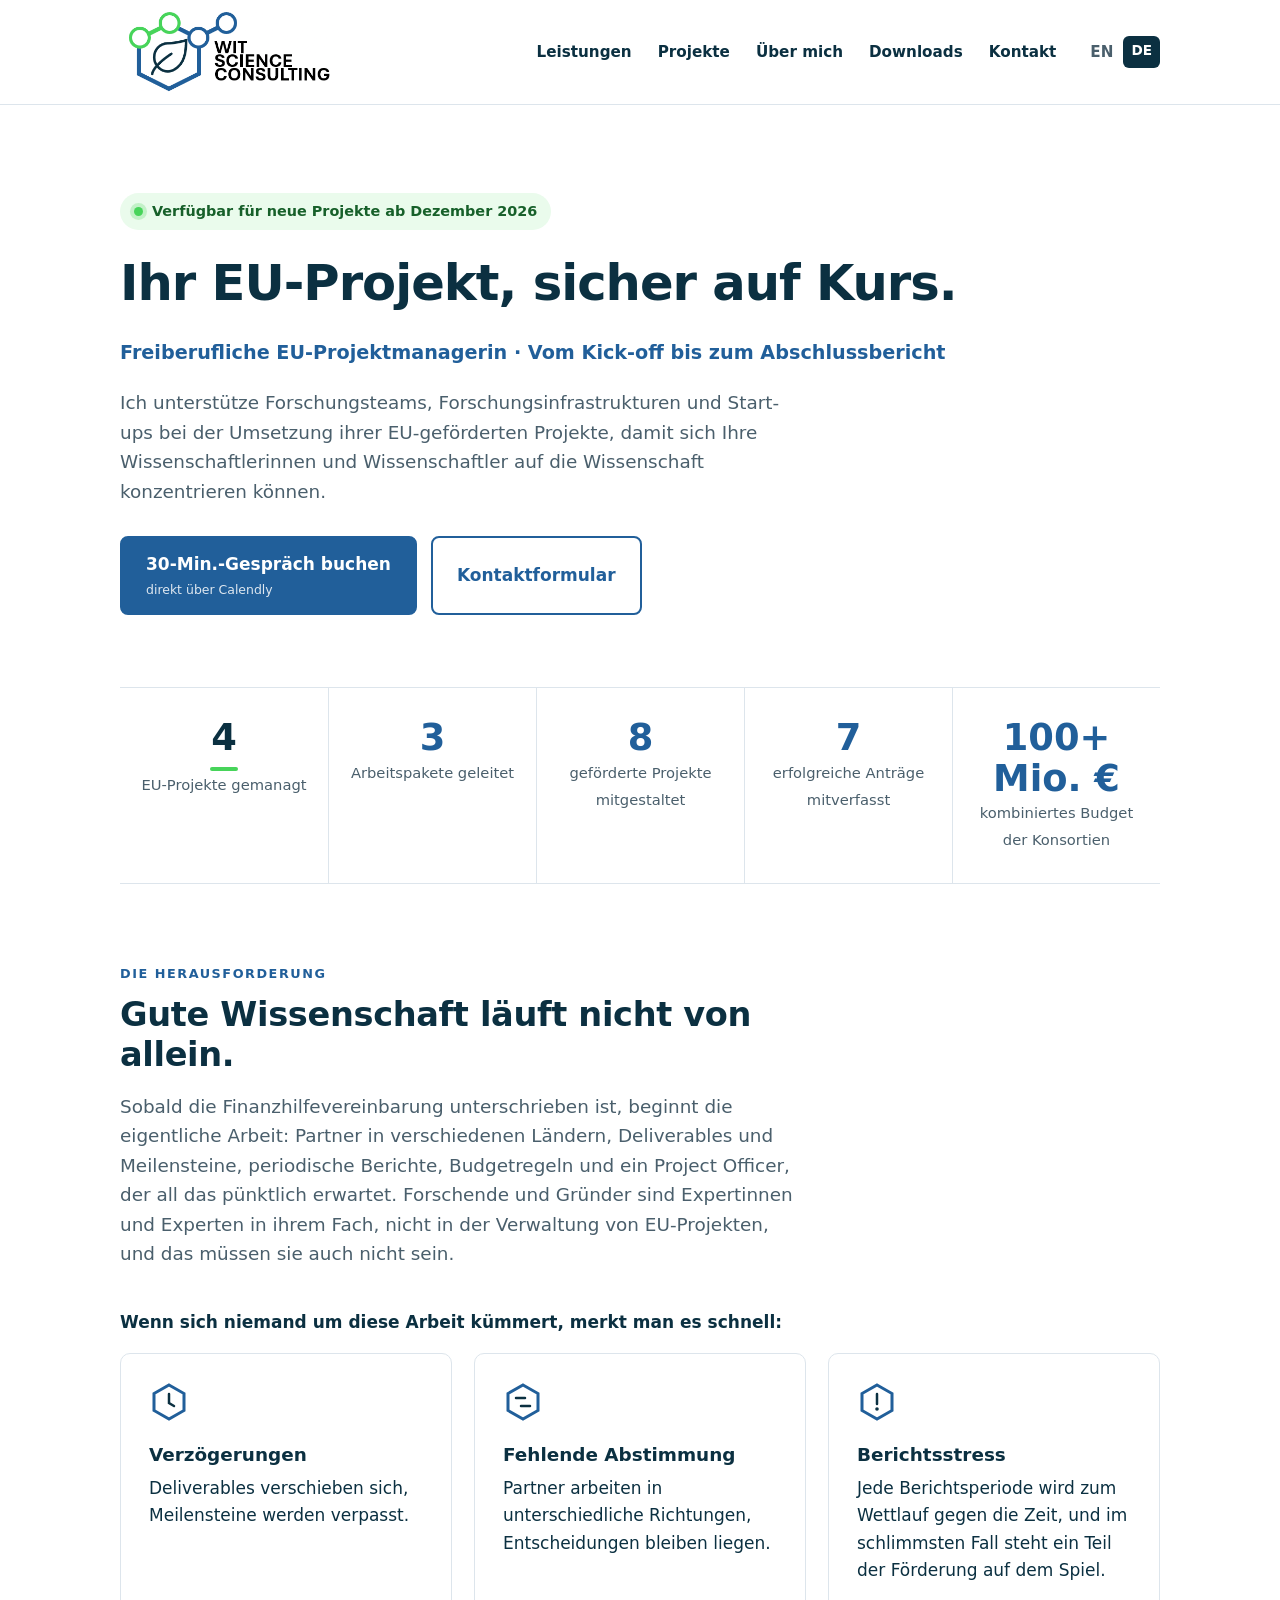
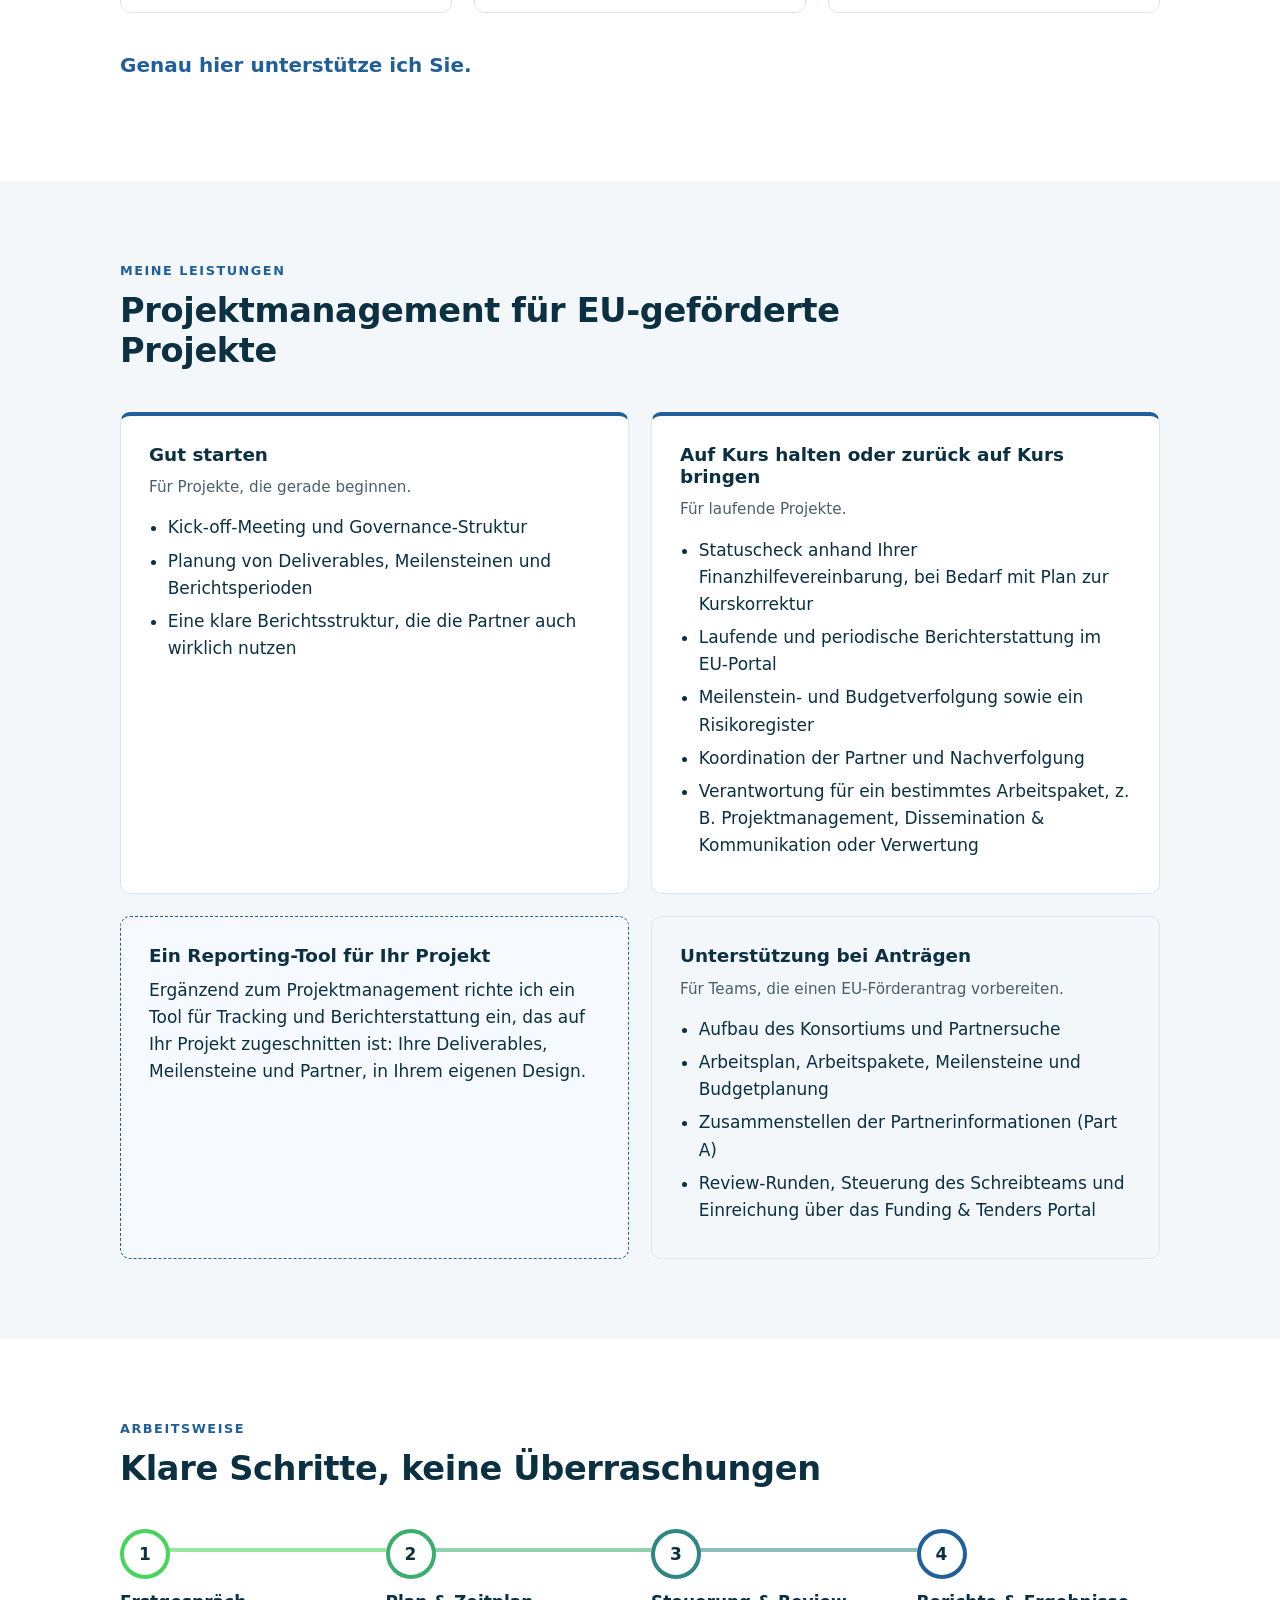
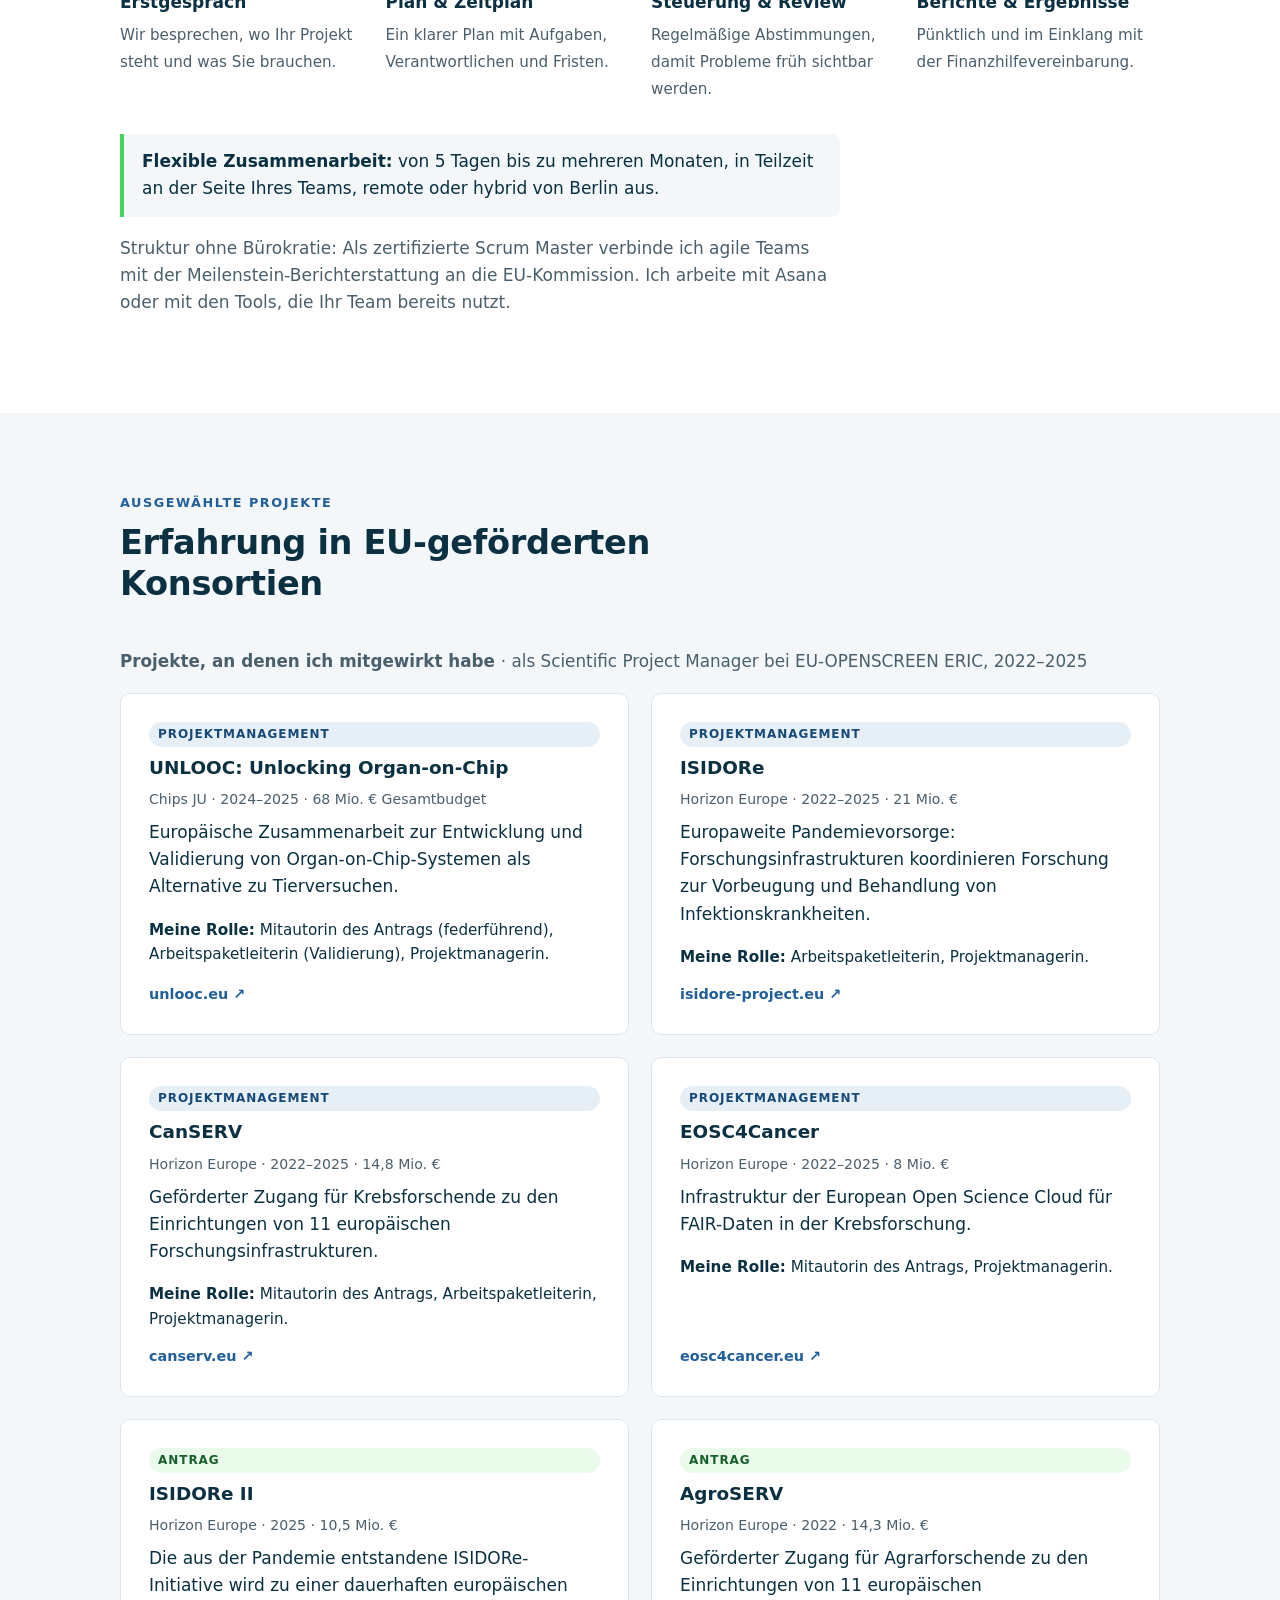
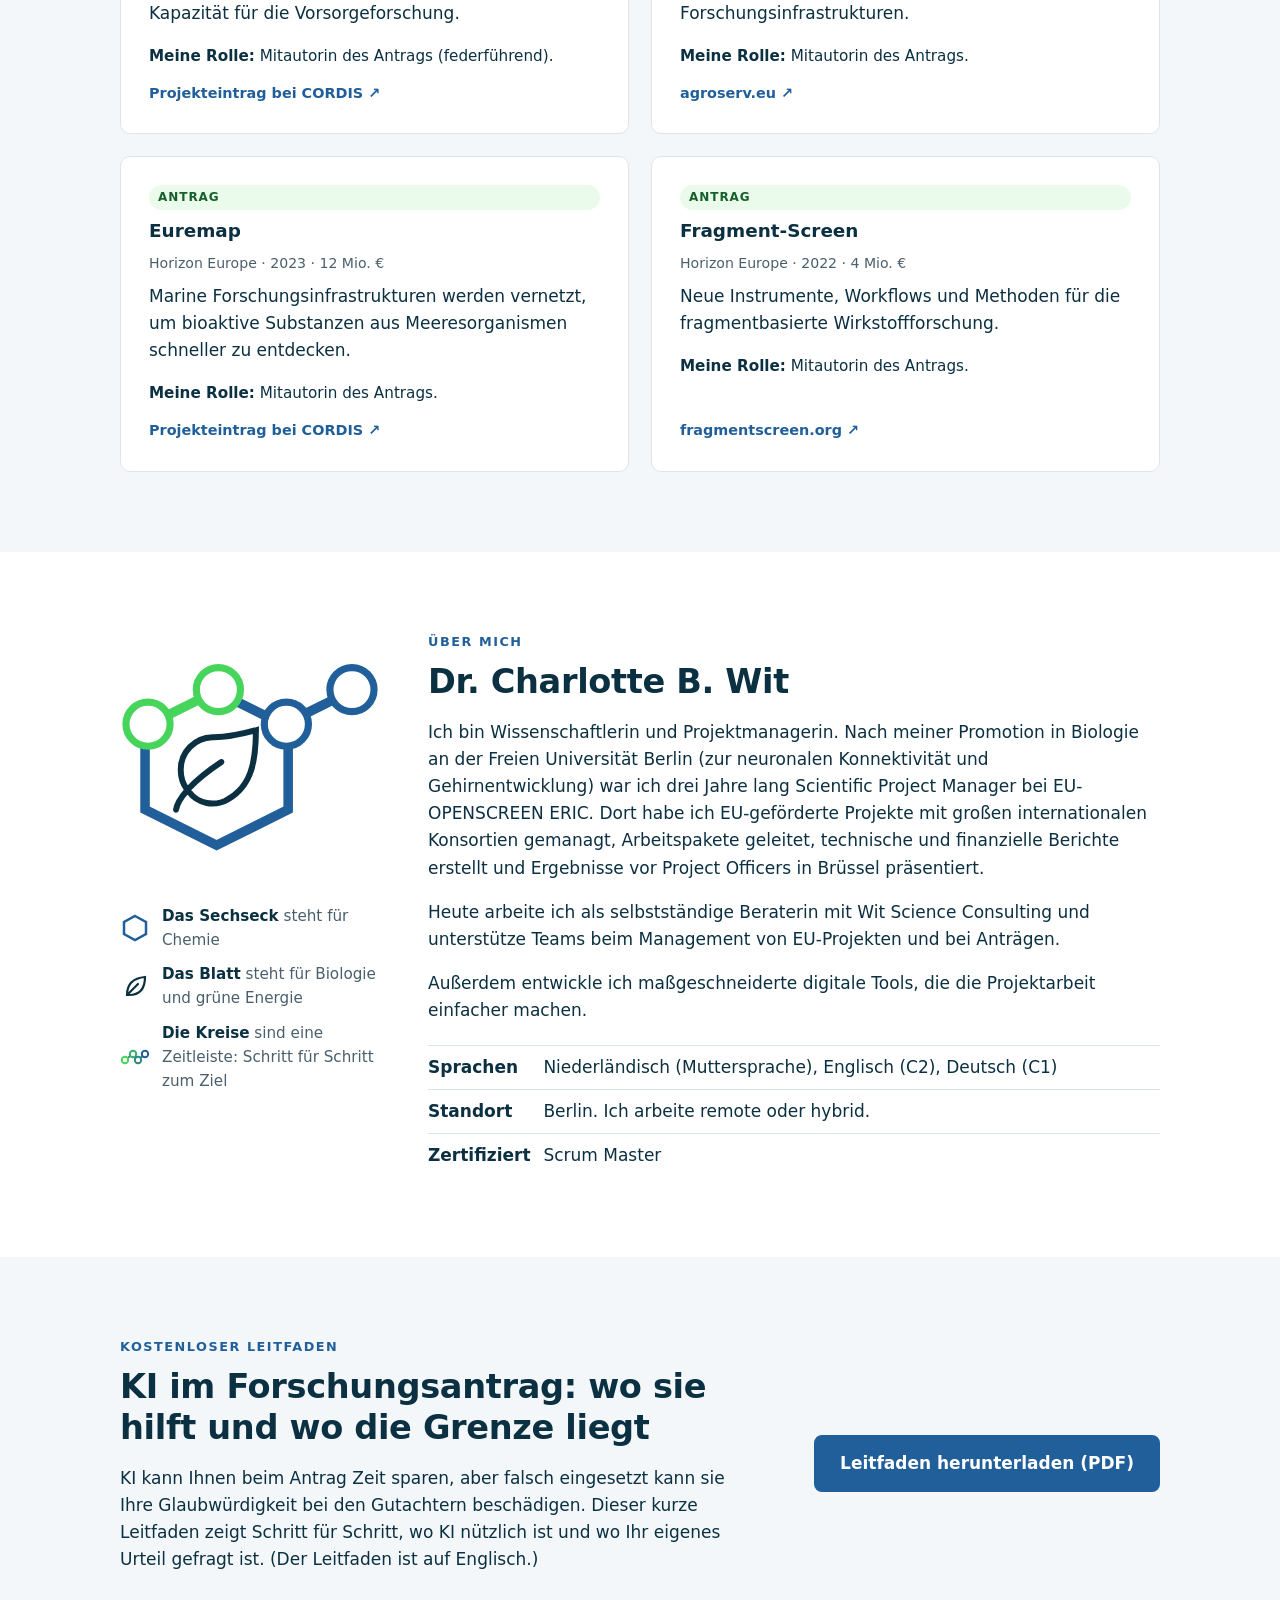
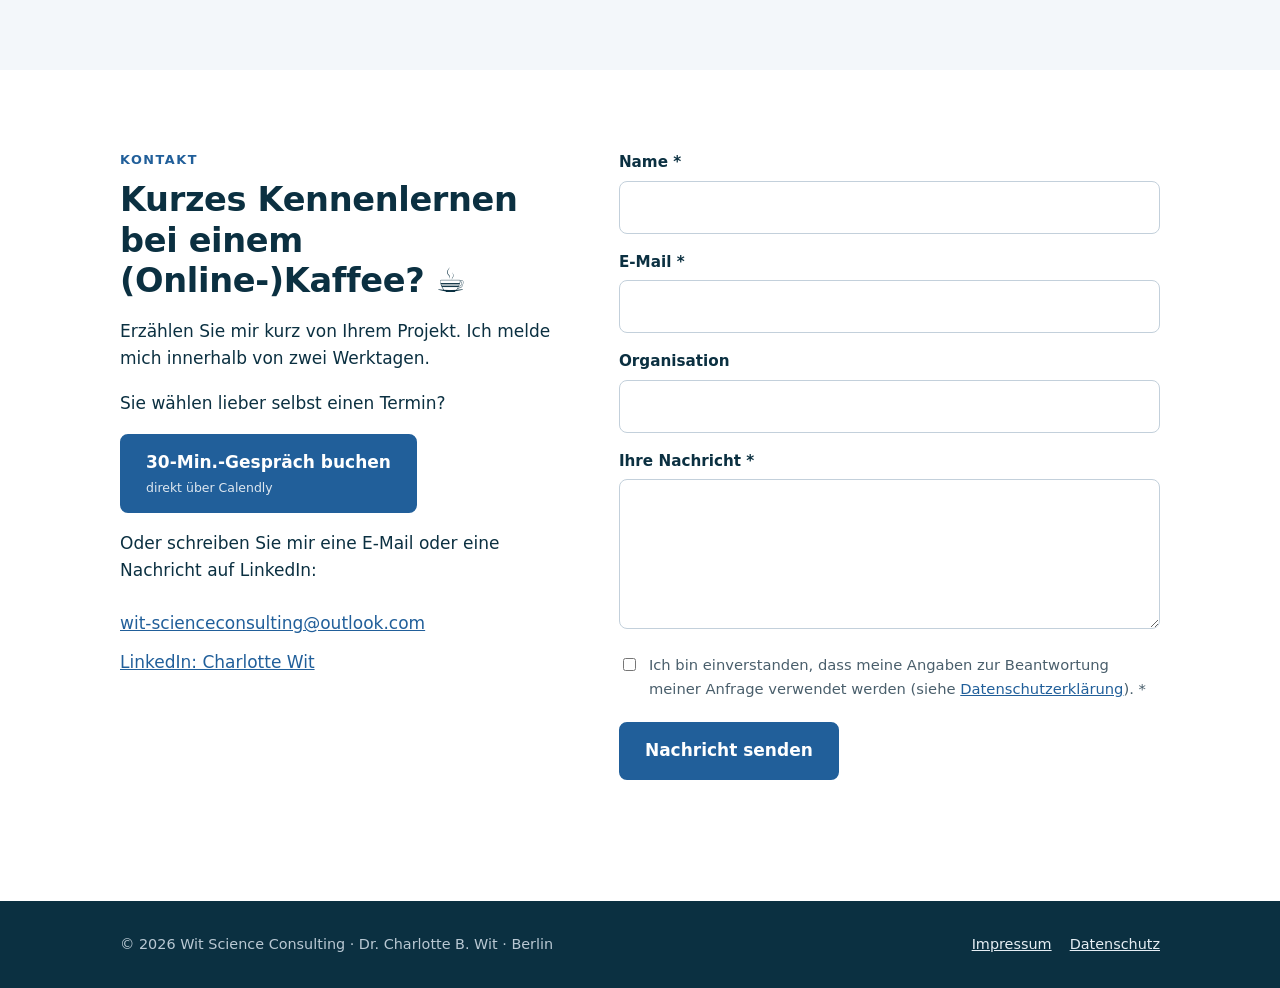
==== commit a0818b31: "Clarify budget figure: combined consortium budgets Co-Authored-By: Claude Opus 5.5 <noreply@anthropi" ====
--- a/de/index.html
+++ b/de/index.html
@@ -57,7 +57,7 @@
         <div class="stat"><strong>3</strong><span>Arbeitspakete geleitet</span></div>
         <div class="stat"><strong>8</strong><span>geförderte Projekte mitgestaltet</span></div>
         <div class="stat"><strong>7</strong><span>erfolgreiche Anträge mitverfasst</span></div>
-        <div class="stat"><strong>100+ Mio. €</strong><span>Gesamtbudget der Projekte</span></div>
+        <div class="stat"><strong>100+ Mio. €</strong><span>kombiniertes Budget der Konsortien</span></div>
       </div>
     </div>
   </section>
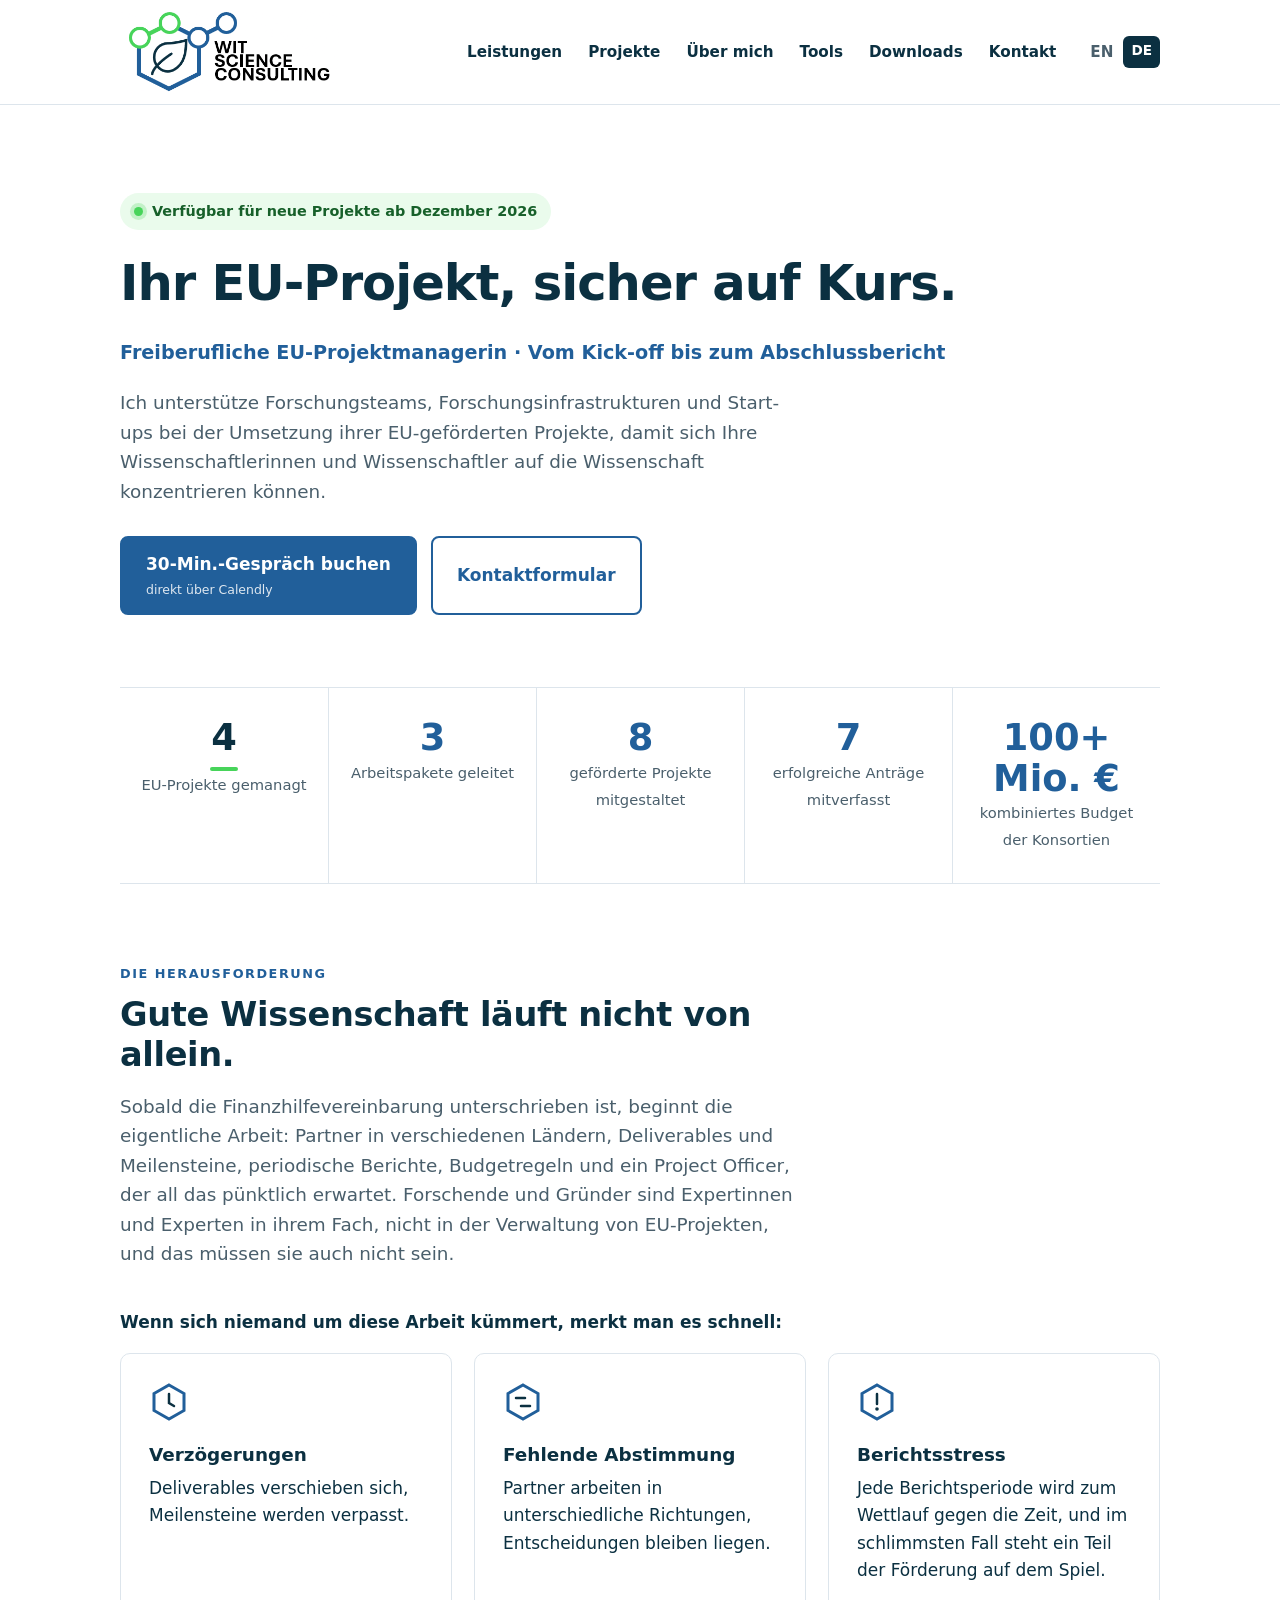
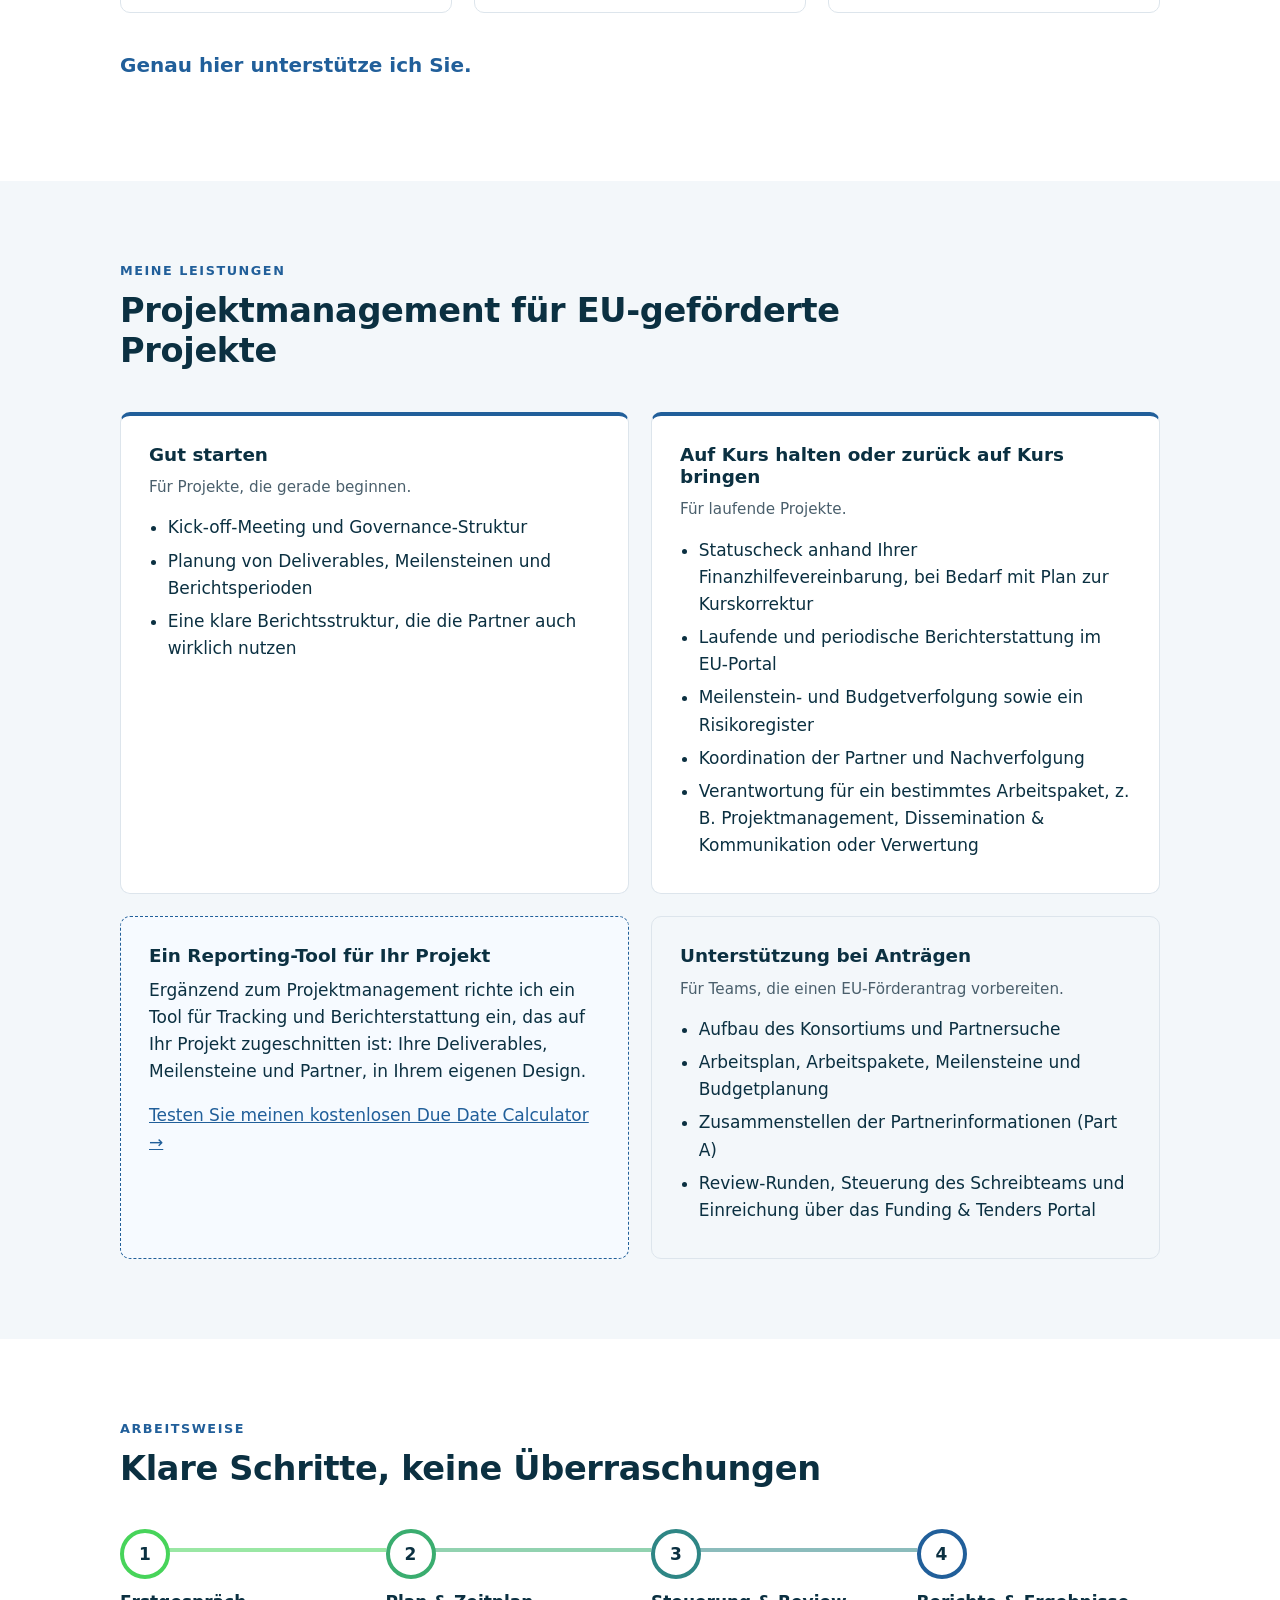
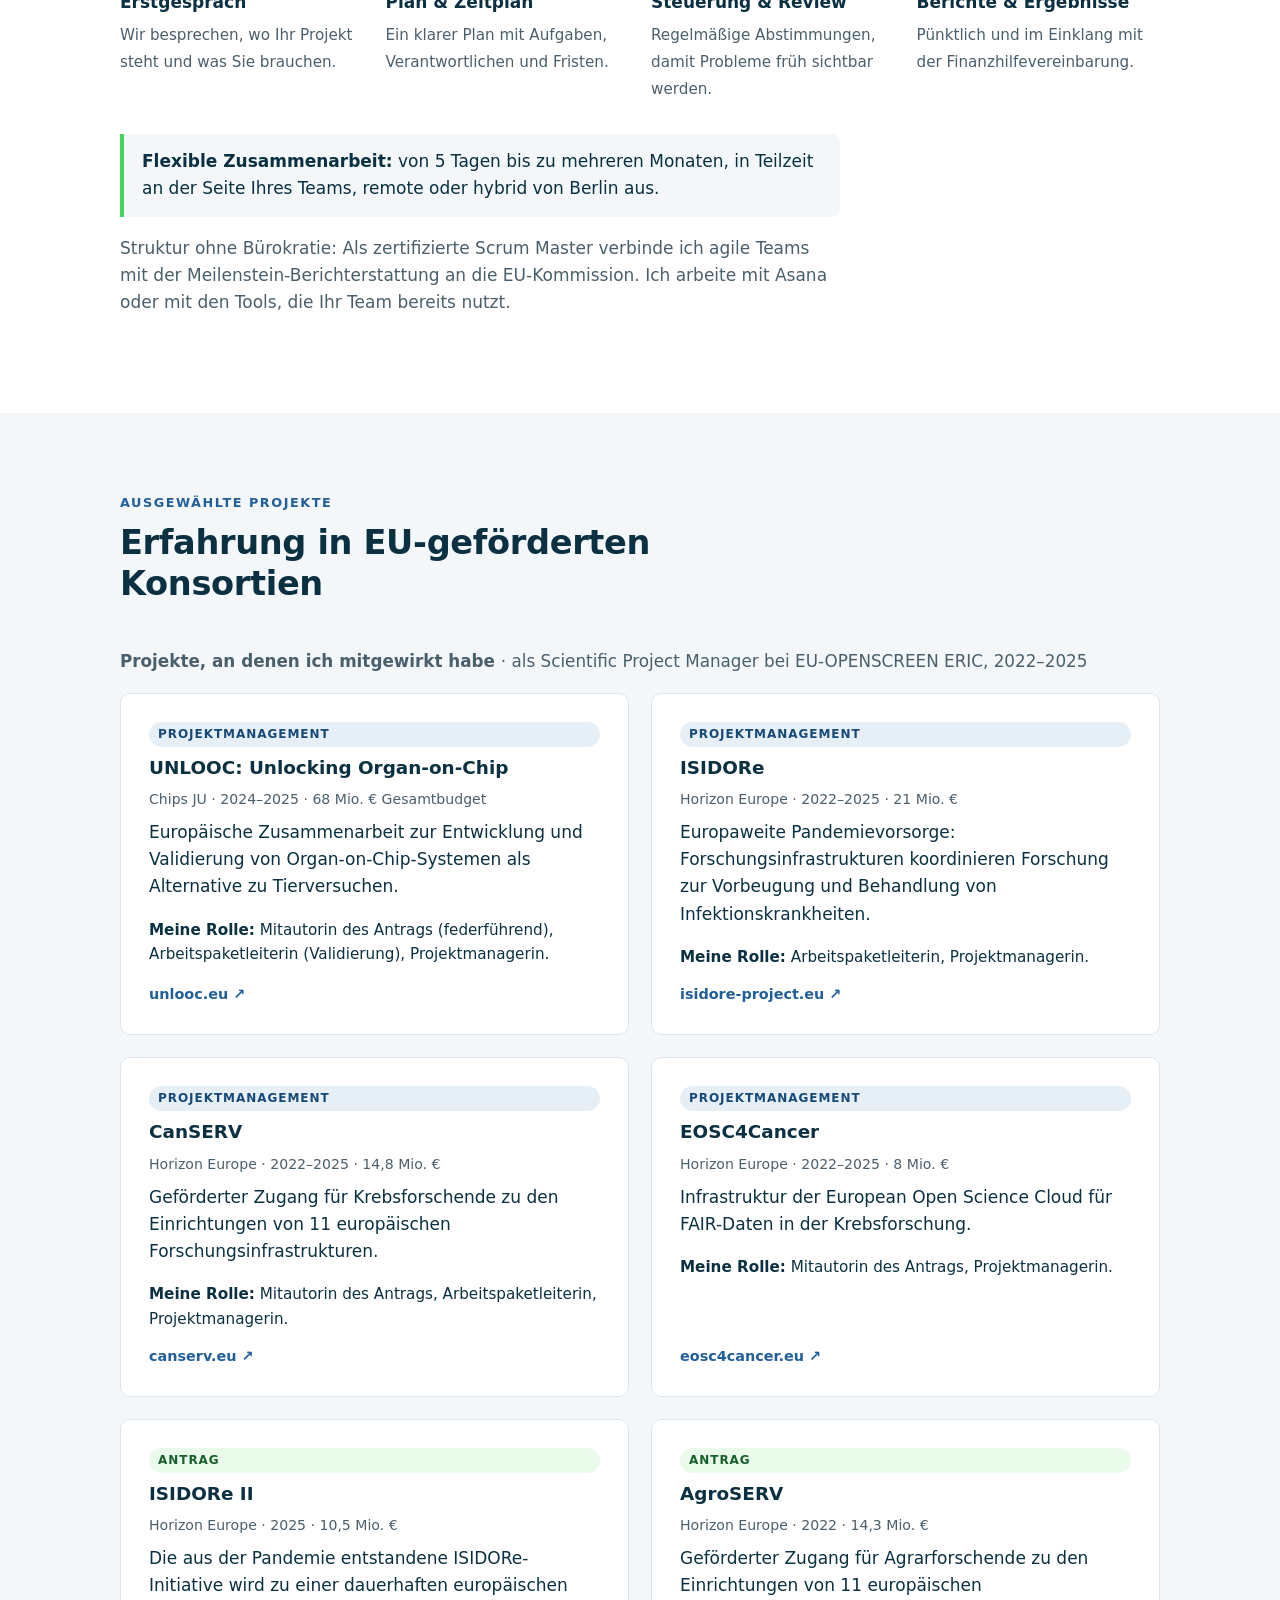
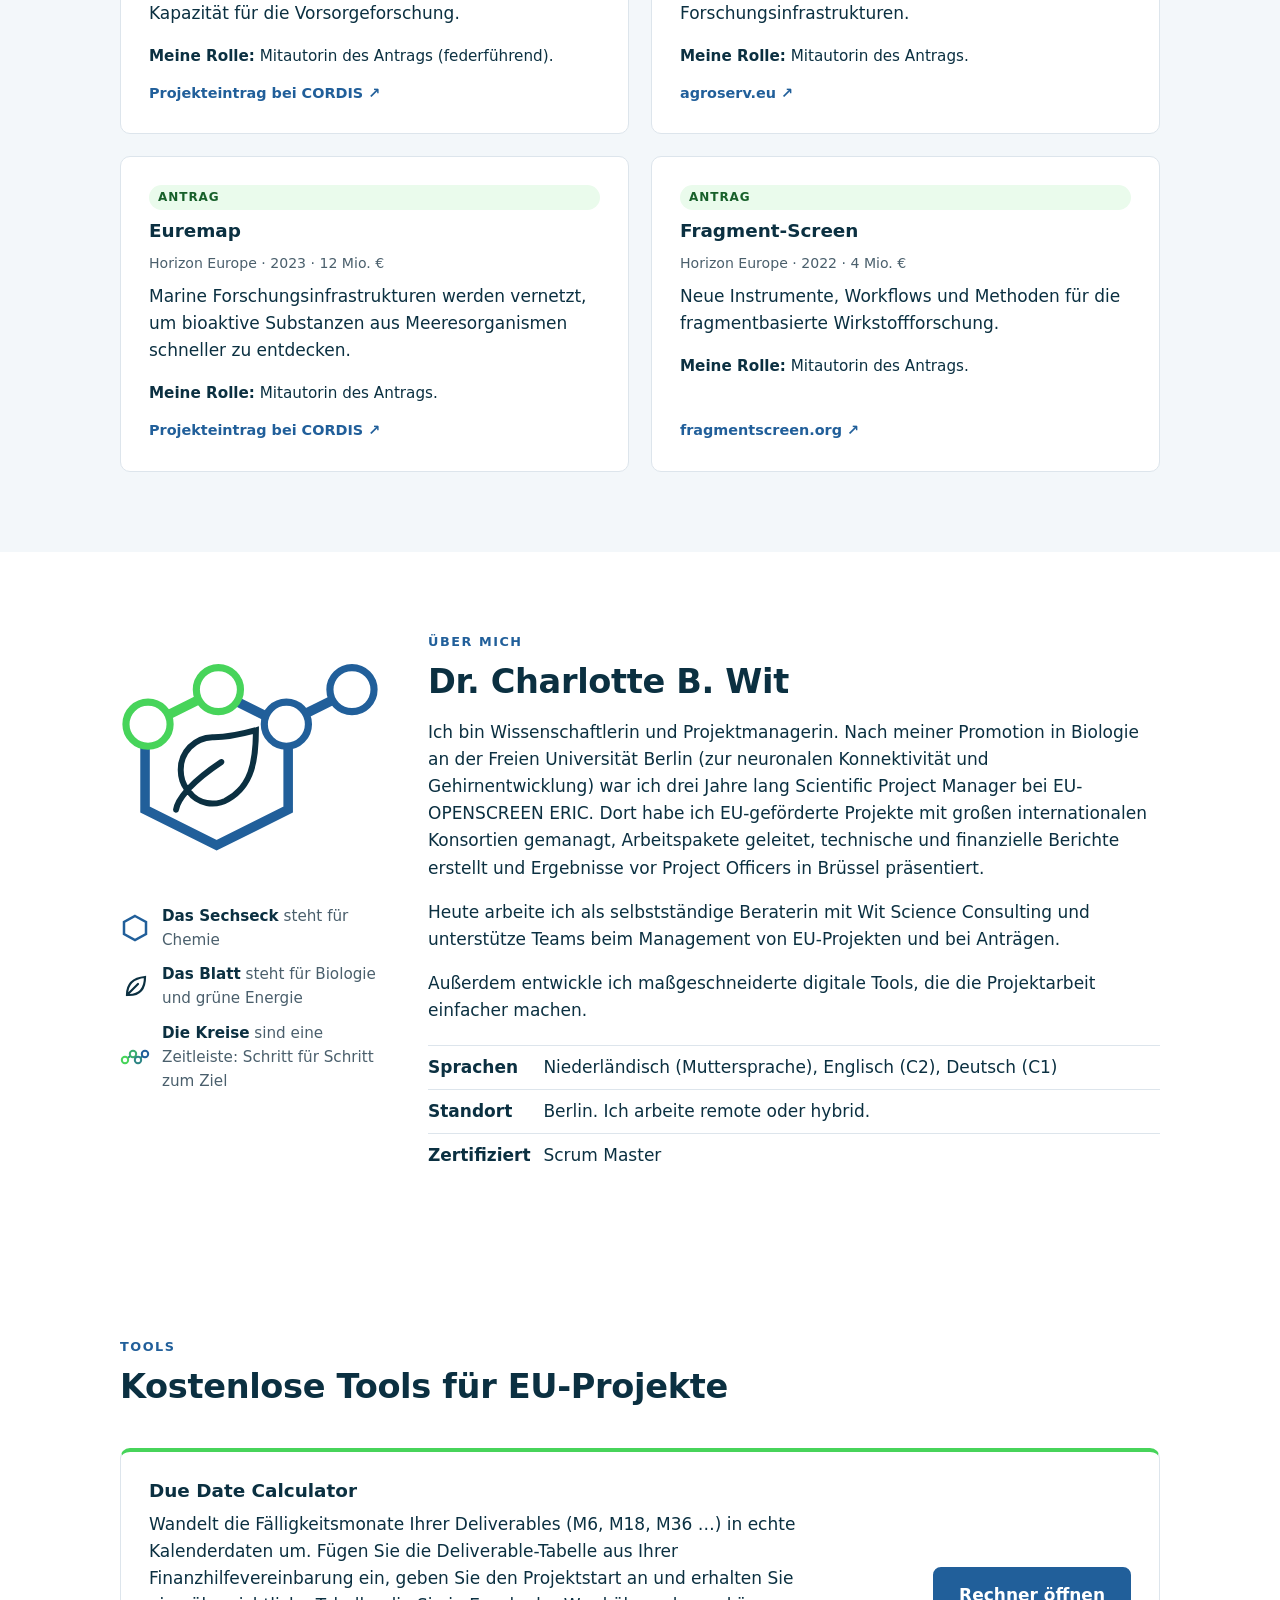
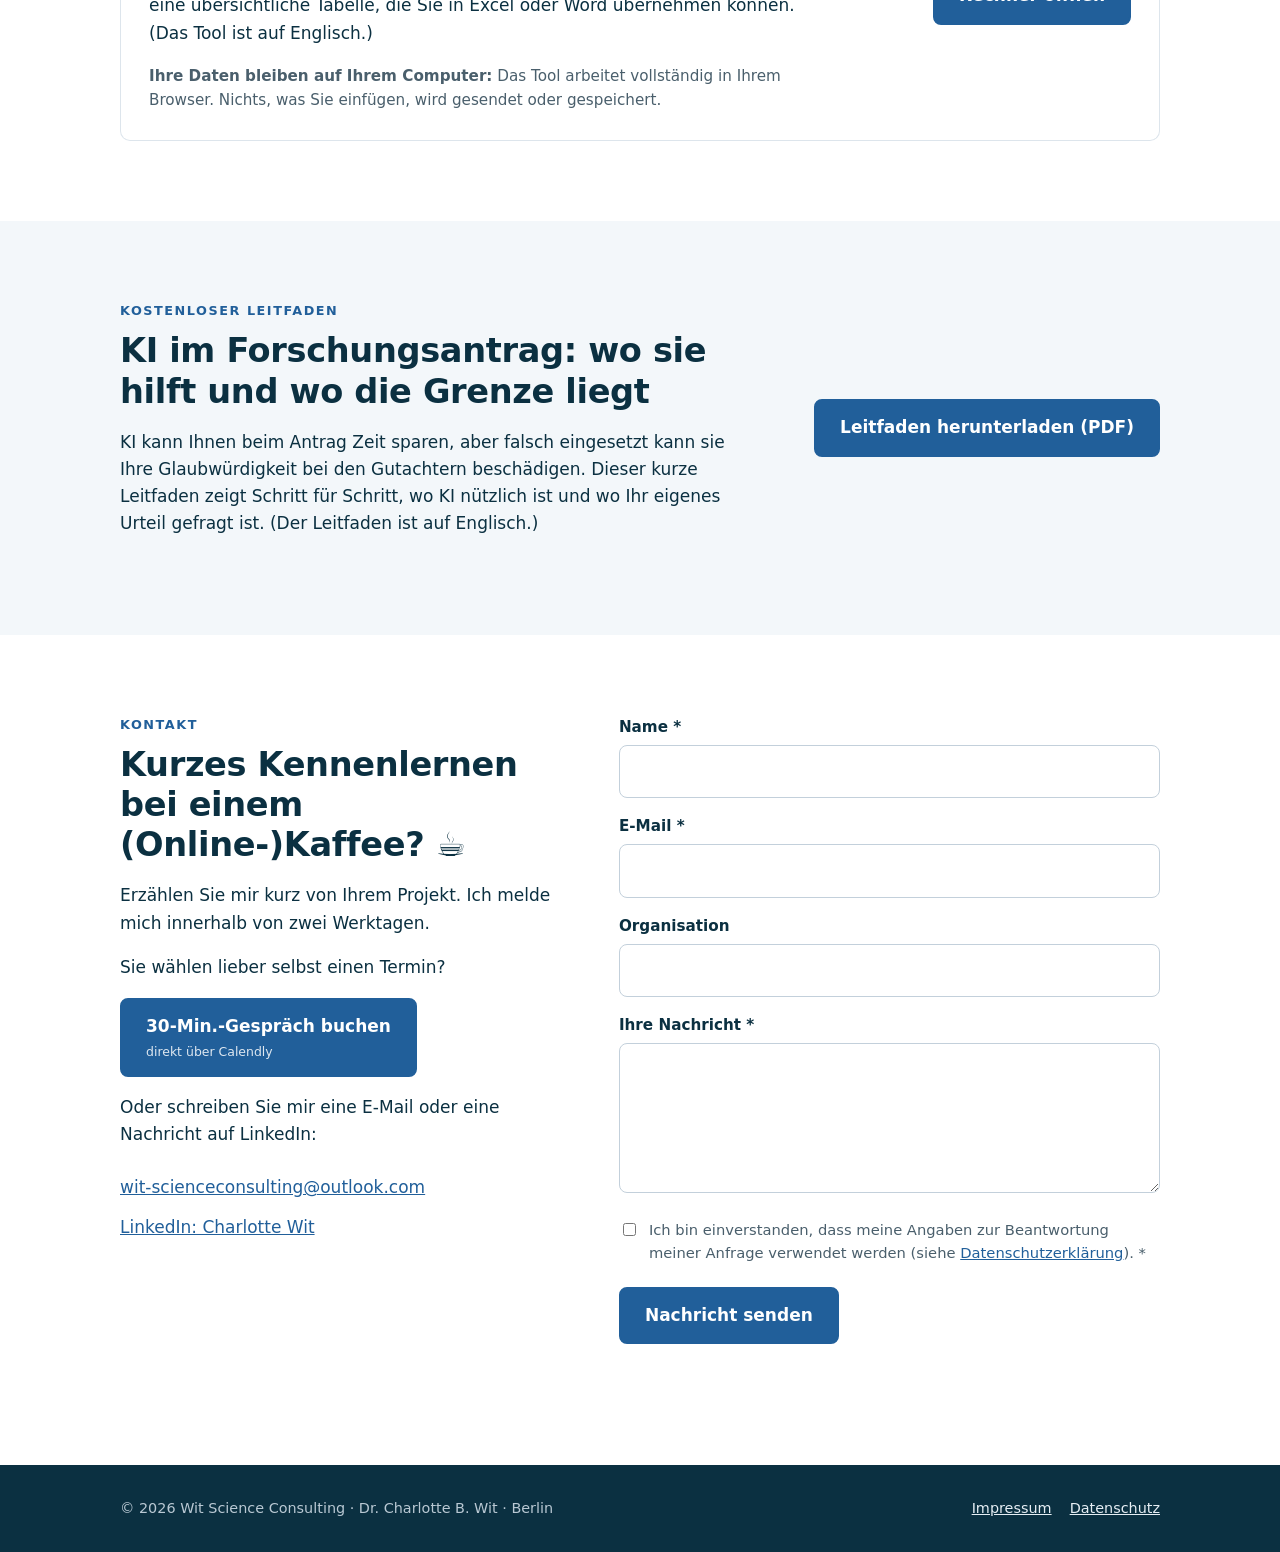
==== commit 9e6ef610: "Add Tools section with the free Due Date Calculator Co-Authored-By: Claude Opus 5.5 <noreply@anthrop" ====
--- a/de/index.html
+++ b/de/index.html
@@ -8,7 +8,7 @@
   <link rel="icon" type="image/png" href="../assets/logo-icon.png">
   <link rel="alternate" hreflang="en" href="../index.html">
   <link rel="alternate" hreflang="de" href="index.html">
-  <link rel="stylesheet" href="../assets/styles.css?v=4">
+  <link rel="stylesheet" href="../assets/styles.css?v=5">
 </head>
 <body>
 
@@ -22,6 +22,7 @@
       <a href="#leistungen">Leistungen</a>
       <a href="#projekte">Projekte</a>
       <a href="#ueber-mich">Über mich</a>
+      <a href="#tools">Tools</a>
       <a href="#downloads">Downloads</a>
       <a href="#kontakt">Kontakt</a>
       <div class="lang" aria-label="Sprache">
@@ -123,6 +124,7 @@
         <div class="card tool">
           <h3>Ein Reporting-Tool für Ihr Projekt</h3>
           <p>Ergänzend zum Projektmanagement richte ich ein Tool für Tracking und Berichterstattung ein, das auf Ihr Projekt zugeschnitten ist: Ihre Deliverables, Meilensteine und Partner, in Ihrem eigenen Design.</p>
+          <p><a href="#tools">Testen Sie meinen kostenlosen Due Date Calculator &rarr;</a></p>
         </div>
         <div class="card secondary">
           <h3>Unterstützung bei Anträgen</h3>
@@ -262,6 +264,24 @@
     </div>
   </section>
 
+  <!-- Tools -->
+  <section id="tools">
+    <div class="wrap">
+      <div class="section-head">
+        <p class="eyebrow">Tools</p>
+        <h2>Kostenlose Tools für EU-Projekte</h2>
+      </div>
+      <div class="card tool-card">
+        <div>
+          <h3>Due Date Calculator</h3>
+          <p>Wandelt die Fälligkeitsmonate Ihrer Deliverables (M6, M18, M36 …) in echte Kalenderdaten um. Fügen Sie die Deliverable-Tabelle aus Ihrer Finanzhilfevereinbarung ein, geben Sie den Projektstart an und erhalten Sie eine übersichtliche Tabelle, die Sie in Excel oder Word übernehmen können. (Das Tool ist auf Englisch.)</p>
+          <p class="for"><b>Ihre Daten bleiben auf Ihrem Computer:</b> Das Tool arbeitet vollständig in Ihrem Browser. Nichts, was Sie einfügen, wird gesendet oder gespeichert.</p>
+        </div>
+        <a class="btn" href="../tools/due-date-calculator/">Rechner öffnen</a>
+      </div>
+    </div>
+  </section>
+
   <!-- 8. Leitfaden (PDF ist auf Englisch) -->
   <section class="tint" id="downloads">
     <div class="wrap guide">
--- a/assets/styles.css
+++ b/assets/styles.css
@@ -275,3 +275,8 @@
   max-width: 720px; padding: 14px 18px; margin-bottom: 18px;
   border-left: 4px solid var(--green); background: var(--tint); border-radius: 0 8px 8px 0;
 }
+
+/* Tools section */
+.tool-card { display: flex; align-items: center; justify-content: space-between; gap: 32px; border-top: 4px solid var(--green); }
+.tool-card > div { max-width: 680px; }
+@media (max-width: 760px) { .tool-card { flex-direction: column; align-items: flex-start; } }
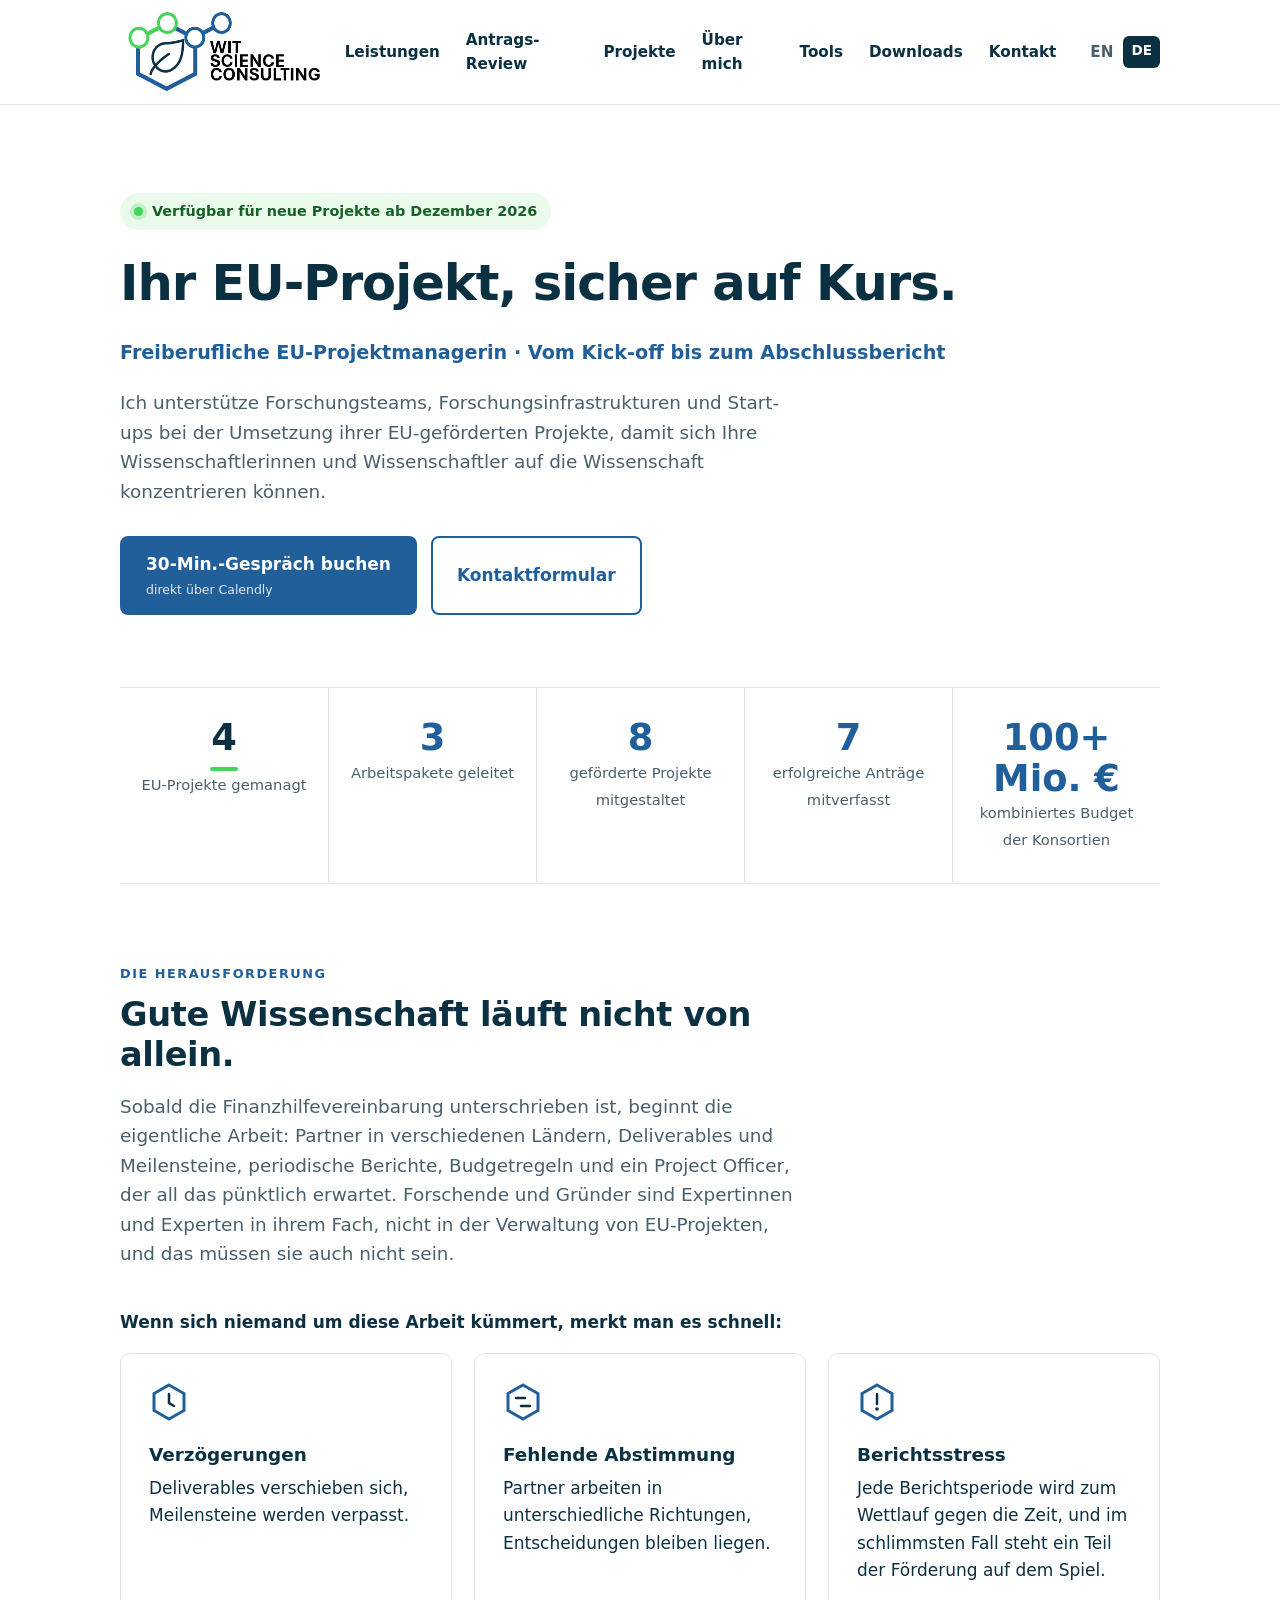
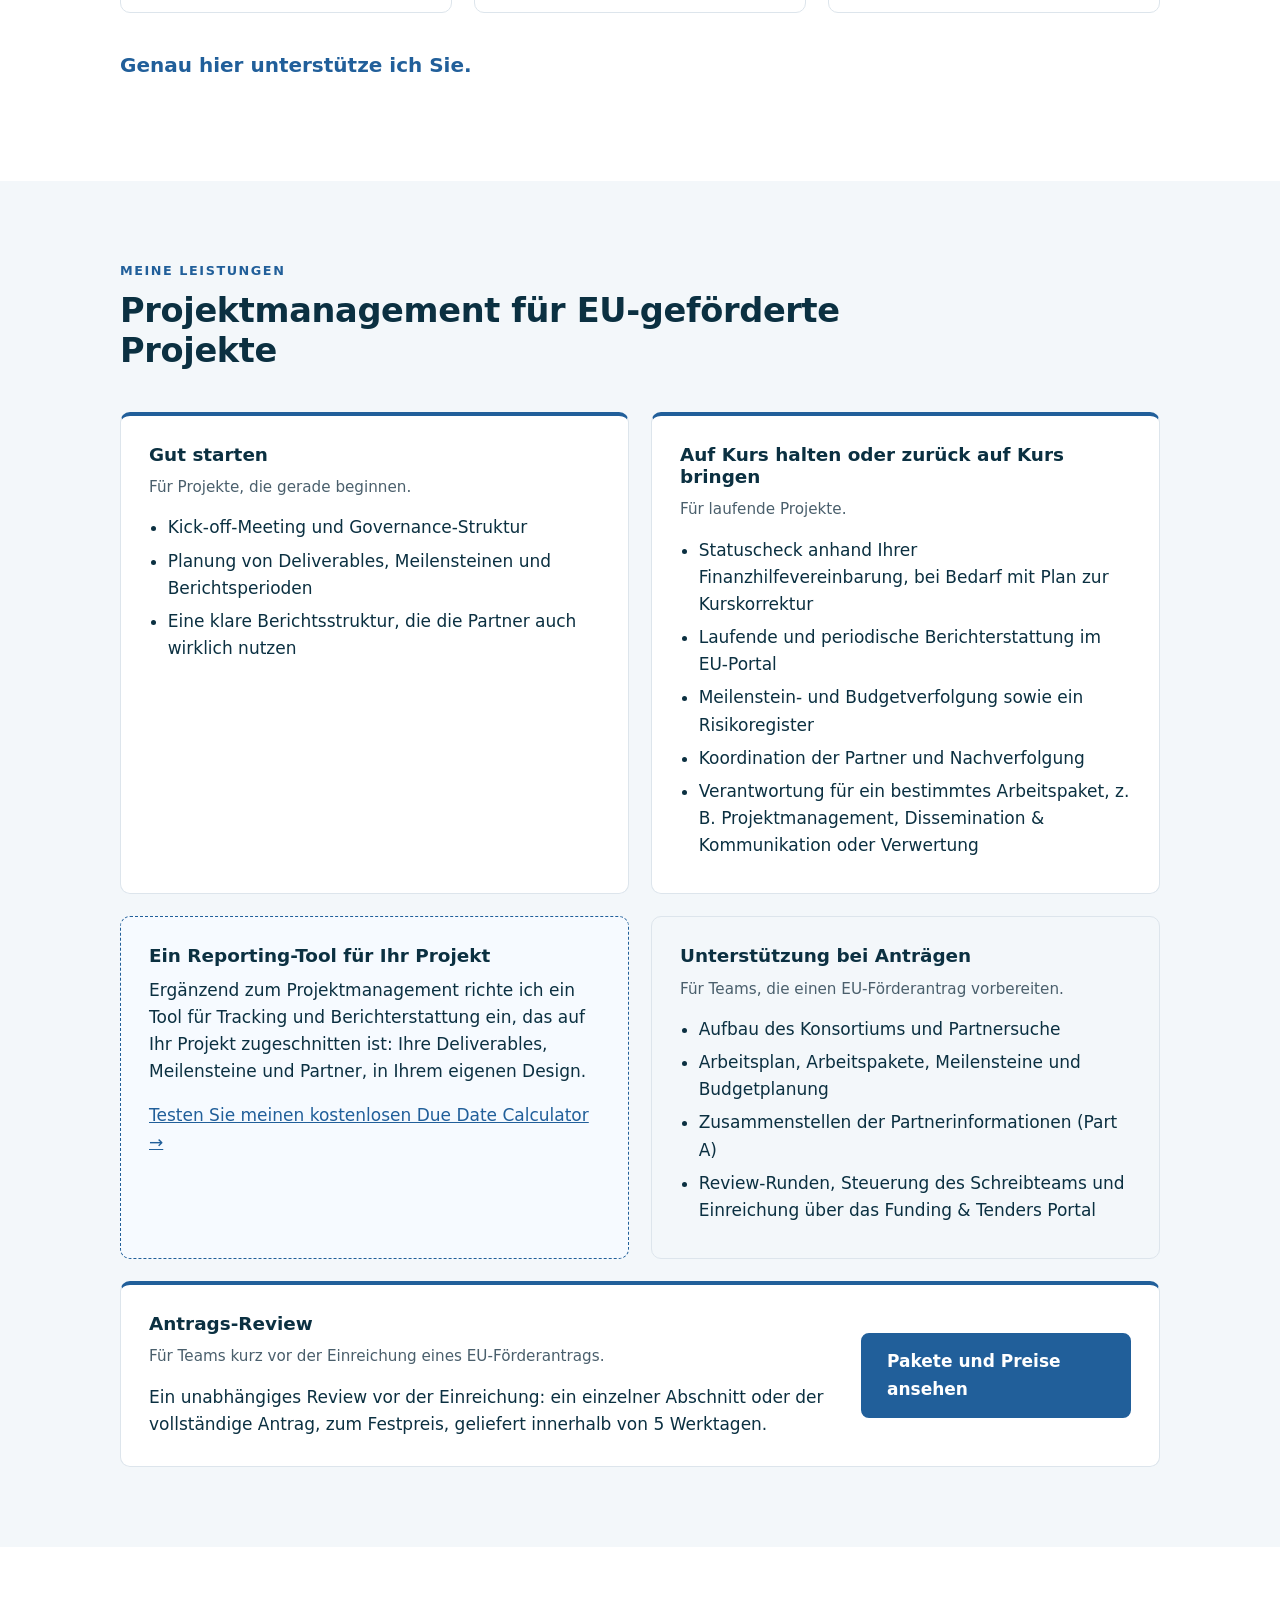
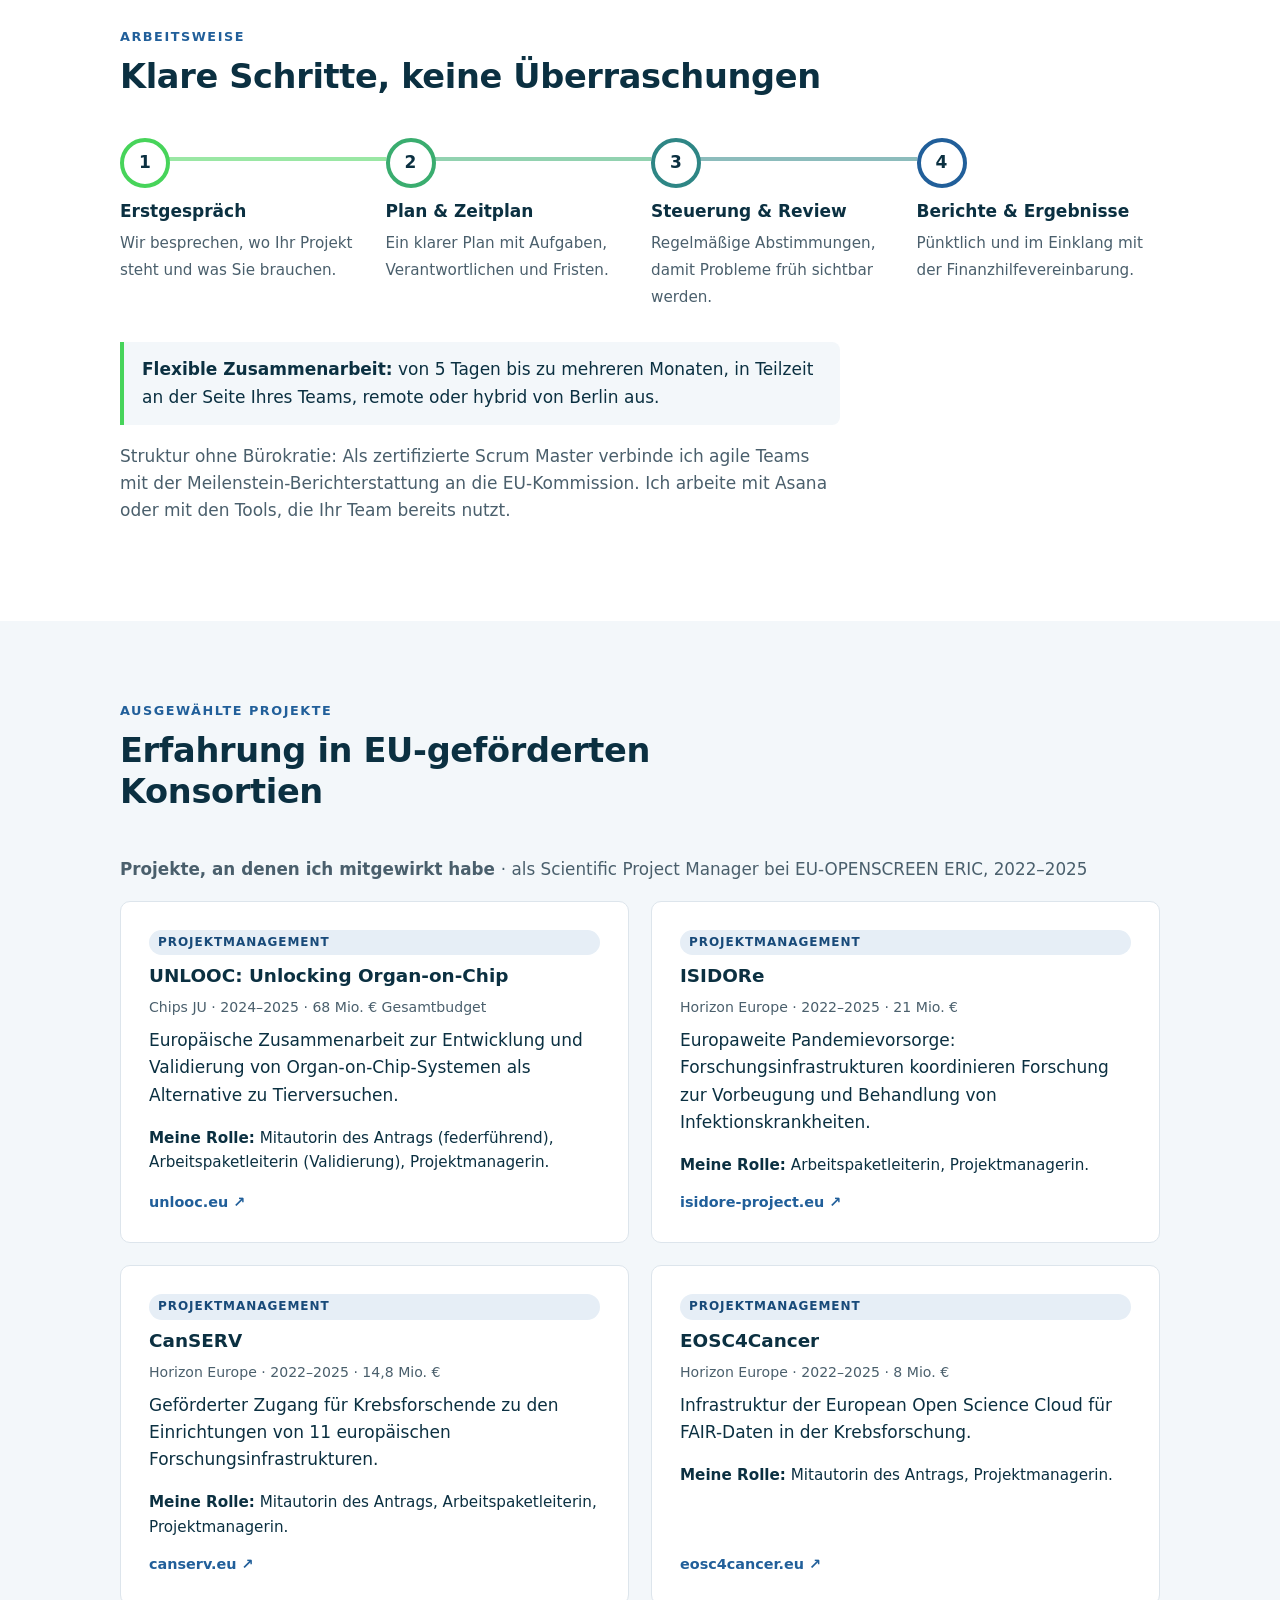
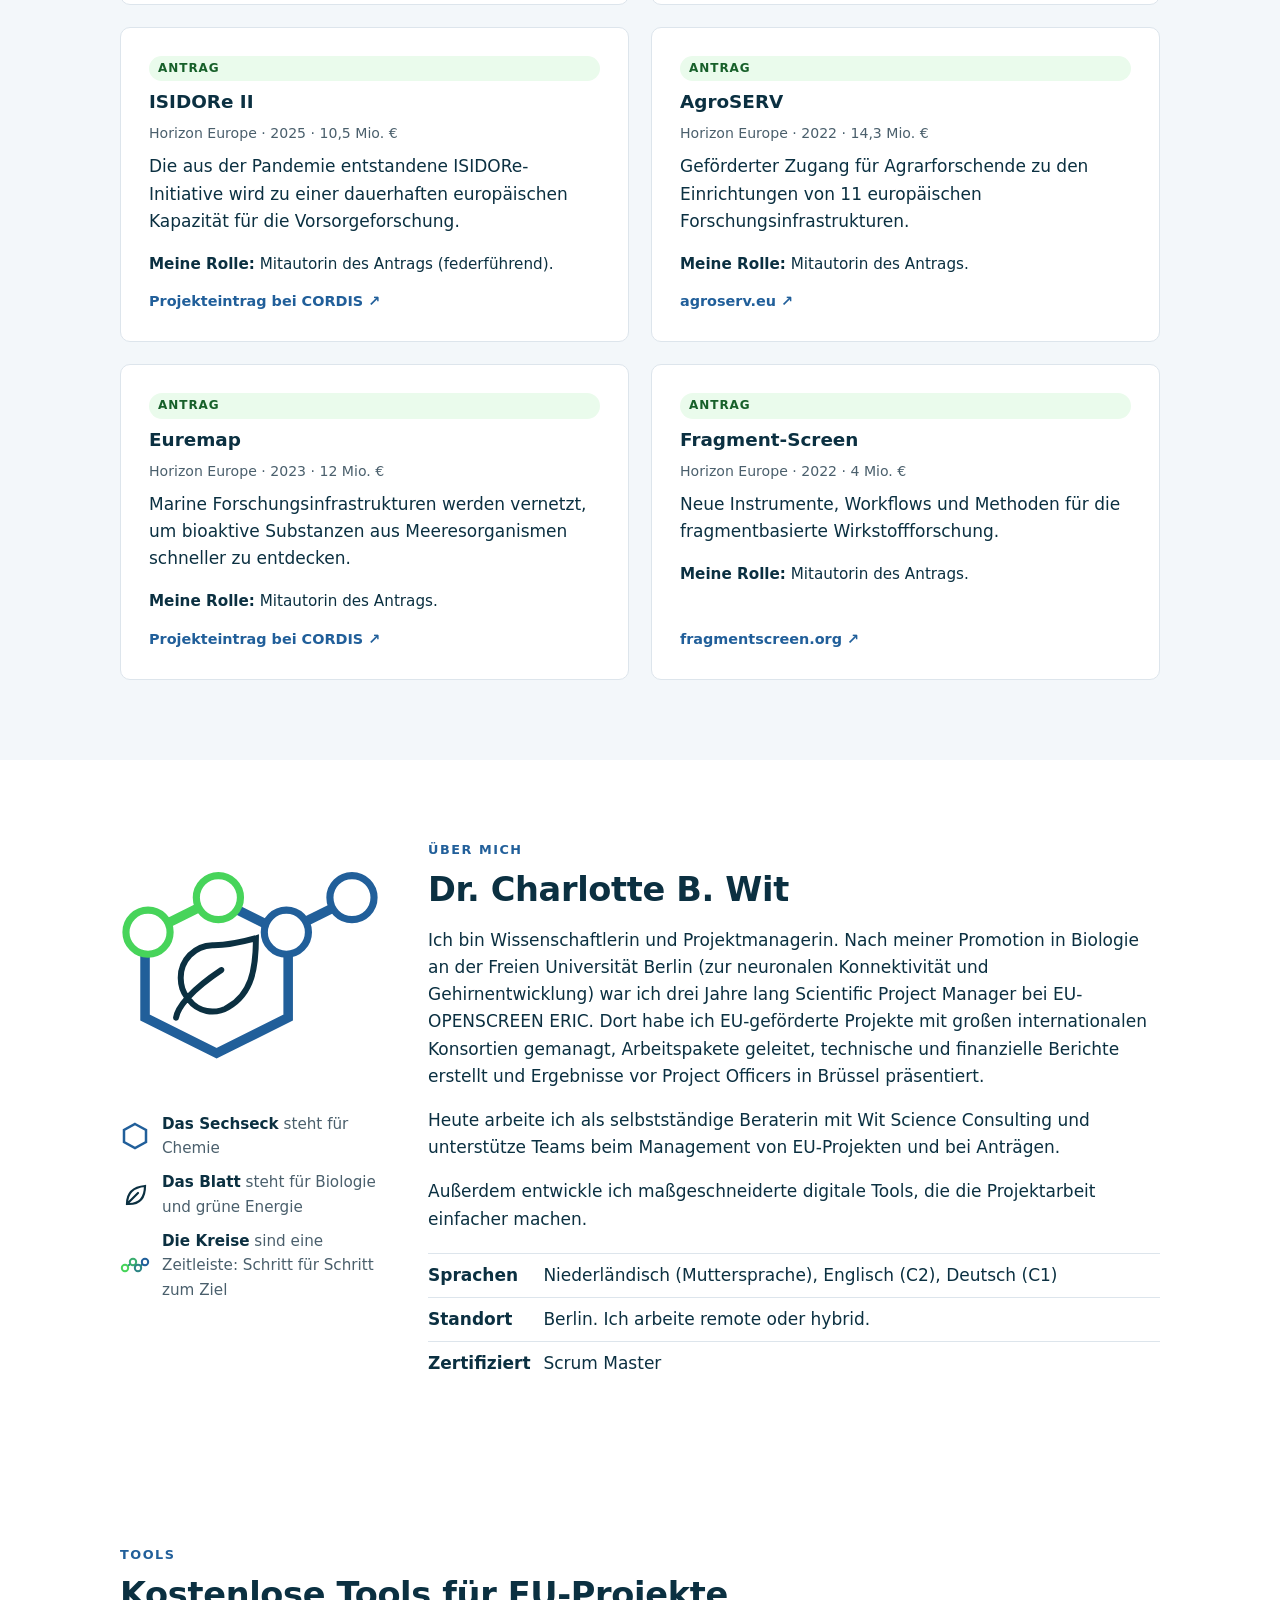
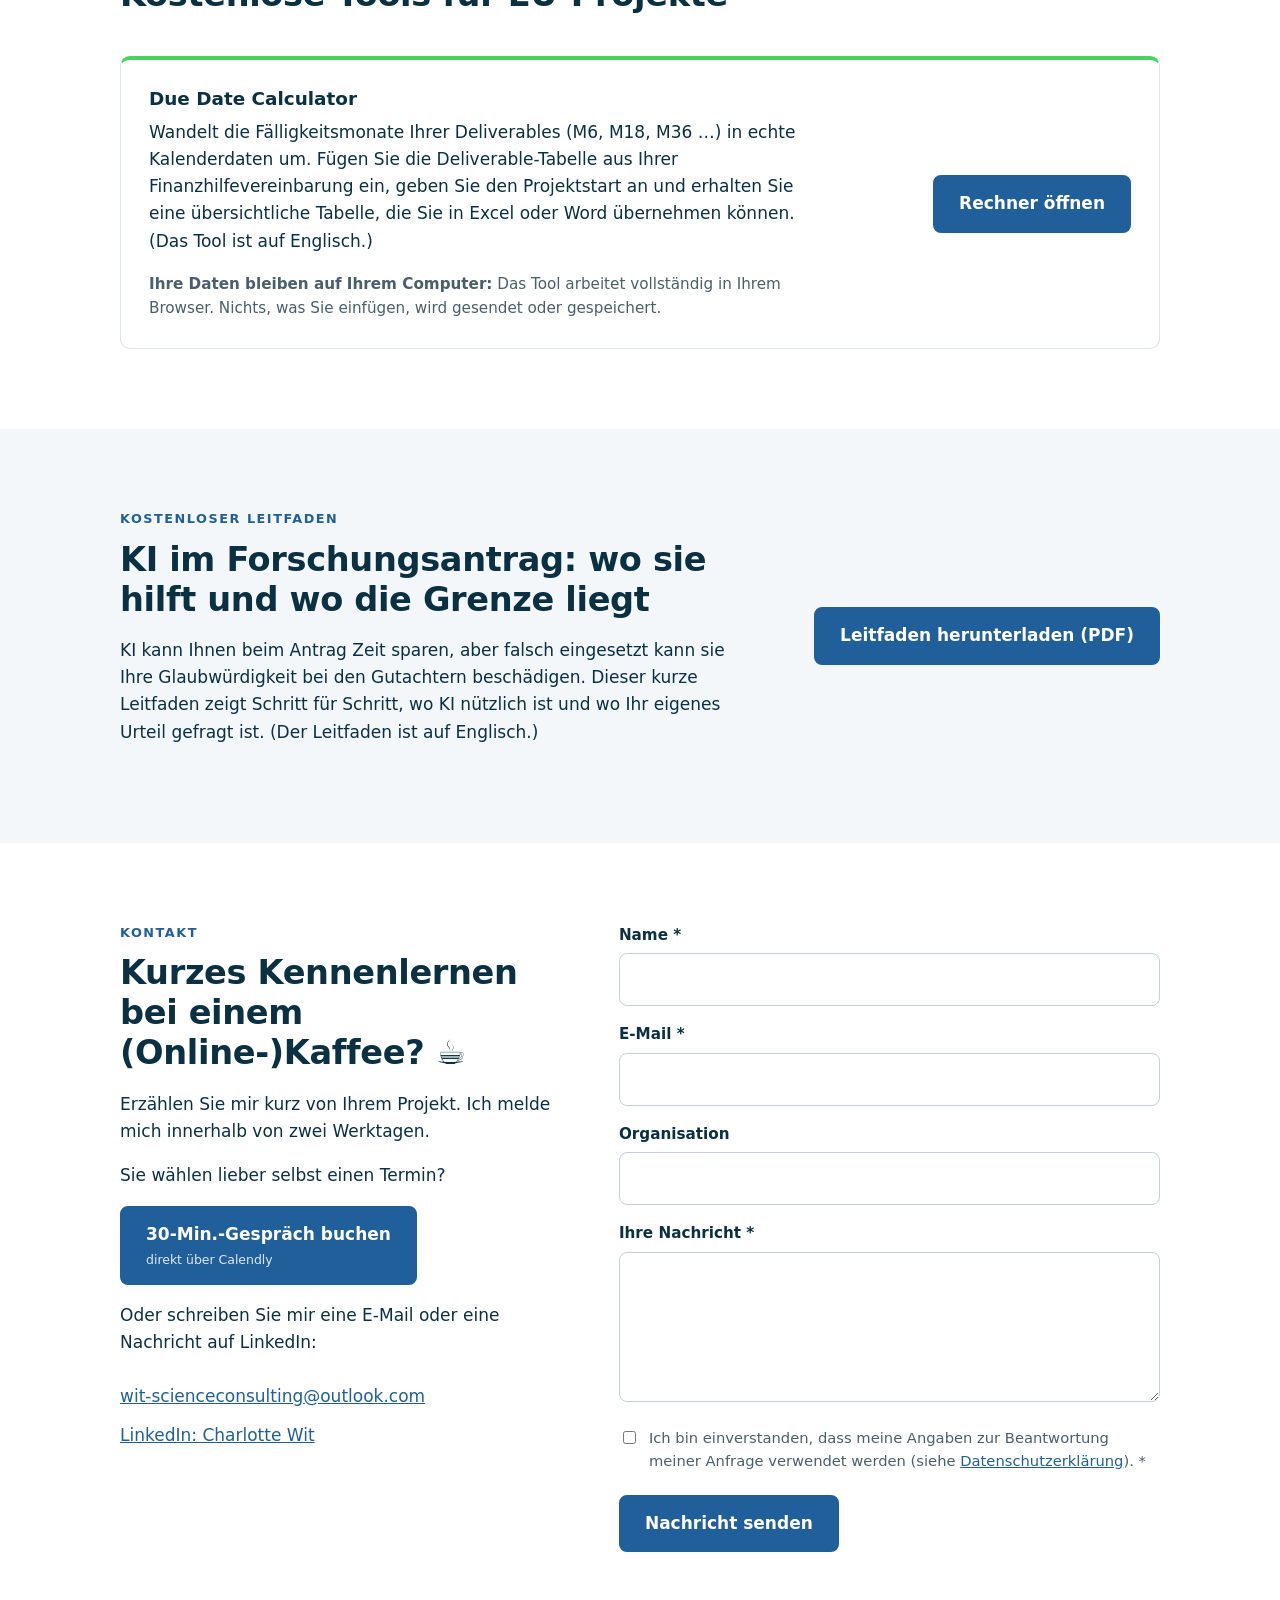
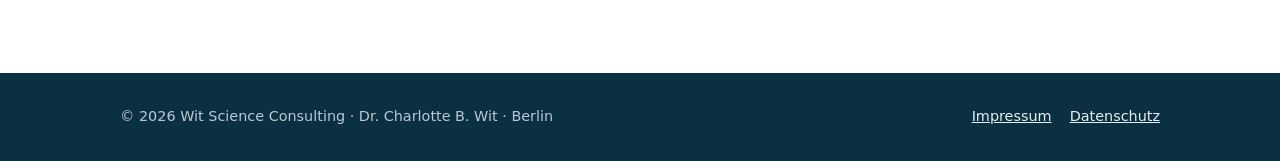
==== commit 5422f870: "Add proposal review page with packages, prices and next deadline Co-Authored-By: Claude Opus 5.5 <no" ====
--- a/de/index.html
+++ b/de/index.html
@@ -8,7 +8,7 @@
   <link rel="icon" type="image/png" href="../assets/logo-icon.png">
   <link rel="alternate" hreflang="en" href="../index.html">
   <link rel="alternate" hreflang="de" href="index.html">
-  <link rel="stylesheet" href="../assets/styles.css?v=5">
+  <link rel="stylesheet" href="../assets/styles.css?v=8">
 </head>
 <body>
 
@@ -20,6 +20,7 @@
     <button class="menu-toggle" aria-expanded="false" aria-controls="nav">Menü</button>
     <nav class="nav" id="nav">
       <a href="#leistungen">Leistungen</a>
+      <a href="proposal-review.html">Antrags-Review</a>
       <a href="#projekte">Projekte</a>
       <a href="#ueber-mich">Über mich</a>
       <a href="#tools">Tools</a>
@@ -135,6 +136,14 @@
             <li>Zusammenstellen der Partnerinformationen (Part A)</li>
             <li>Review-Runden, Steuerung des Schreibteams und Einreichung über das Funding &amp; Tenders Portal</li>
           </ul>
+        </div>
+        <div class="card review-card wide">
+          <div>
+            <h3>Antrags-Review</h3>
+            <p class="for">Für Teams kurz vor der Einreichung eines EU-Förderantrags.</p>
+            <p>Ein unabhängiges Review vor der Einreichung: ein einzelner Abschnitt oder der vollständige Antrag, zum Festpreis, geliefert innerhalb von 5 Werktagen.</p>
+          </div>
+          <a class="btn" href="proposal-review.html">Pakete und Preise ansehen</a>
         </div>
       </div>
     </div>
@@ -331,6 +340,6 @@
   </div>
 </footer>
 
-<script src="../assets/main.js?v=3"></script>
+<script src="../assets/main.js?v=4"></script>
 </body>
 </html>
--- a/assets/styles.css
+++ b/assets/styles.css
@@ -280,3 +280,70 @@
 .tool-card { display: flex; align-items: center; justify-content: space-between; gap: 32px; border-top: 4px solid var(--green); }
 .tool-card > div { max-width: 680px; }
 @media (max-width: 760px) { .tool-card { flex-direction: column; align-items: flex-start; } }
+
+/* Phones: keep both hero buttons visible on the first screen, side by side */
+@media (max-width: 760px) {
+  .hero { padding: 52px 0 44px; }
+  .hero .badge { margin-bottom: 18px; font-size: .82rem; padding: 6px 12px; }
+  .hero h1 { font-size: 1.85rem; margin-bottom: .35em; }
+  .hero .tagline { font-size: 1rem; margin-bottom: .6em; }
+  .hero .lead { font-size: 1rem; line-height: 1.5; }
+  .hero .actions {
+    display: grid; grid-template-columns: 1fr 1fr; gap: 10px; margin-top: 18px;
+  }
+  .hero .actions .btn {
+    width: 100%; padding: 11px 8px; font-size: .95rem; line-height: 1.25;
+    text-align: center; align-items: center;
+  }
+  .hero .actions .btn small { font-size: .72rem; }
+}
+
+/* Proposal review: service card on the home page */
+.card.wide { grid-column: 1 / -1; }
+.review-card { display: flex; align-items: center; justify-content: space-between; gap: 32px; border-top: 4px solid var(--blue); }
+.review-card > div { max-width: 680px; }
+
+/* Proposal review page */
+.page-hero { padding: 64px 0 48px; }
+.page-hero h1 { max-width: 760px; }
+.price-cards { display: grid; grid-template-columns: repeat(3, 1fr); gap: 22px; align-items: stretch; }
+.price-card h3 { font-size: 1.2rem; }
+.price { font-size: 2.2rem; font-weight: 800; color: var(--blue); margin: 4px 0 16px; line-height: 1.1; }
+.price span { display: block; font-size: .85rem; font-weight: 500; color: var(--muted); margin-top: 4px; }
+.price-card.addon { background: var(--tint); }
+.checks { list-style: none; padding: 0; margin: 0; }
+.checks li { position: relative; padding: 8px 0 8px 30px; border-bottom: 1px solid var(--line); }
+.checks li::before {
+  content: ""; position: absolute; left: 2px; top: 15px; width: 14px; height: 8px;
+  border-left: 3px solid var(--green); border-bottom: 3px solid var(--green); transform: rotate(-45deg);
+}
+.deadline-card { border-left: 4px solid var(--green); }
+.deadline-card p:last-child { margin-bottom: 0; font-size: 1.1rem; }
+.cta { text-align: center; }
+.cta .actions { display: flex; justify-content: center; flex-wrap: wrap; gap: 14px; margin-top: 20px; }
+.cta .actions .btn { display: inline-flex; flex-direction: column; justify-content: center; }
+
+/* Long menu: switch to the "Menu" button below 1100px */
+@media (max-width: 1100px) {
+  .menu-toggle { display: block; }
+  .nav {
+    display: none; position: absolute; top: 104px; left: 0; right: 0;
+    flex-direction: column; align-items: flex-start; gap: 0;
+    background: var(--white); border-bottom: 1px solid var(--line); padding: 8px 20px 16px;
+  }
+  .nav.open { display: flex; }
+  .nav > a { padding: 10px 0; width: 100%; }
+  .nav .lang { margin-top: 8px; }
+}
+@media (max-width: 920px) {
+  .price-cards { grid-template-columns: 1fr; }
+}
+@media (max-width: 760px) {
+  .nav { top: 88px; }
+  .review-card { flex-direction: column; align-items: flex-start; }
+  .page-hero { padding: 40px 0 32px; }
+  .cta .actions { display: grid; grid-template-columns: 1fr 1fr; gap: 10px; }
+  .cta .actions .btn { padding: 11px 8px; font-size: .95rem; text-align: center; }
+  .cta .actions .btn small { font-size: .72rem; }
+}
+.nav a[aria-current="page"] { color: var(--blue); text-decoration: underline; text-underline-offset: 6px; text-decoration-thickness: 2px; }
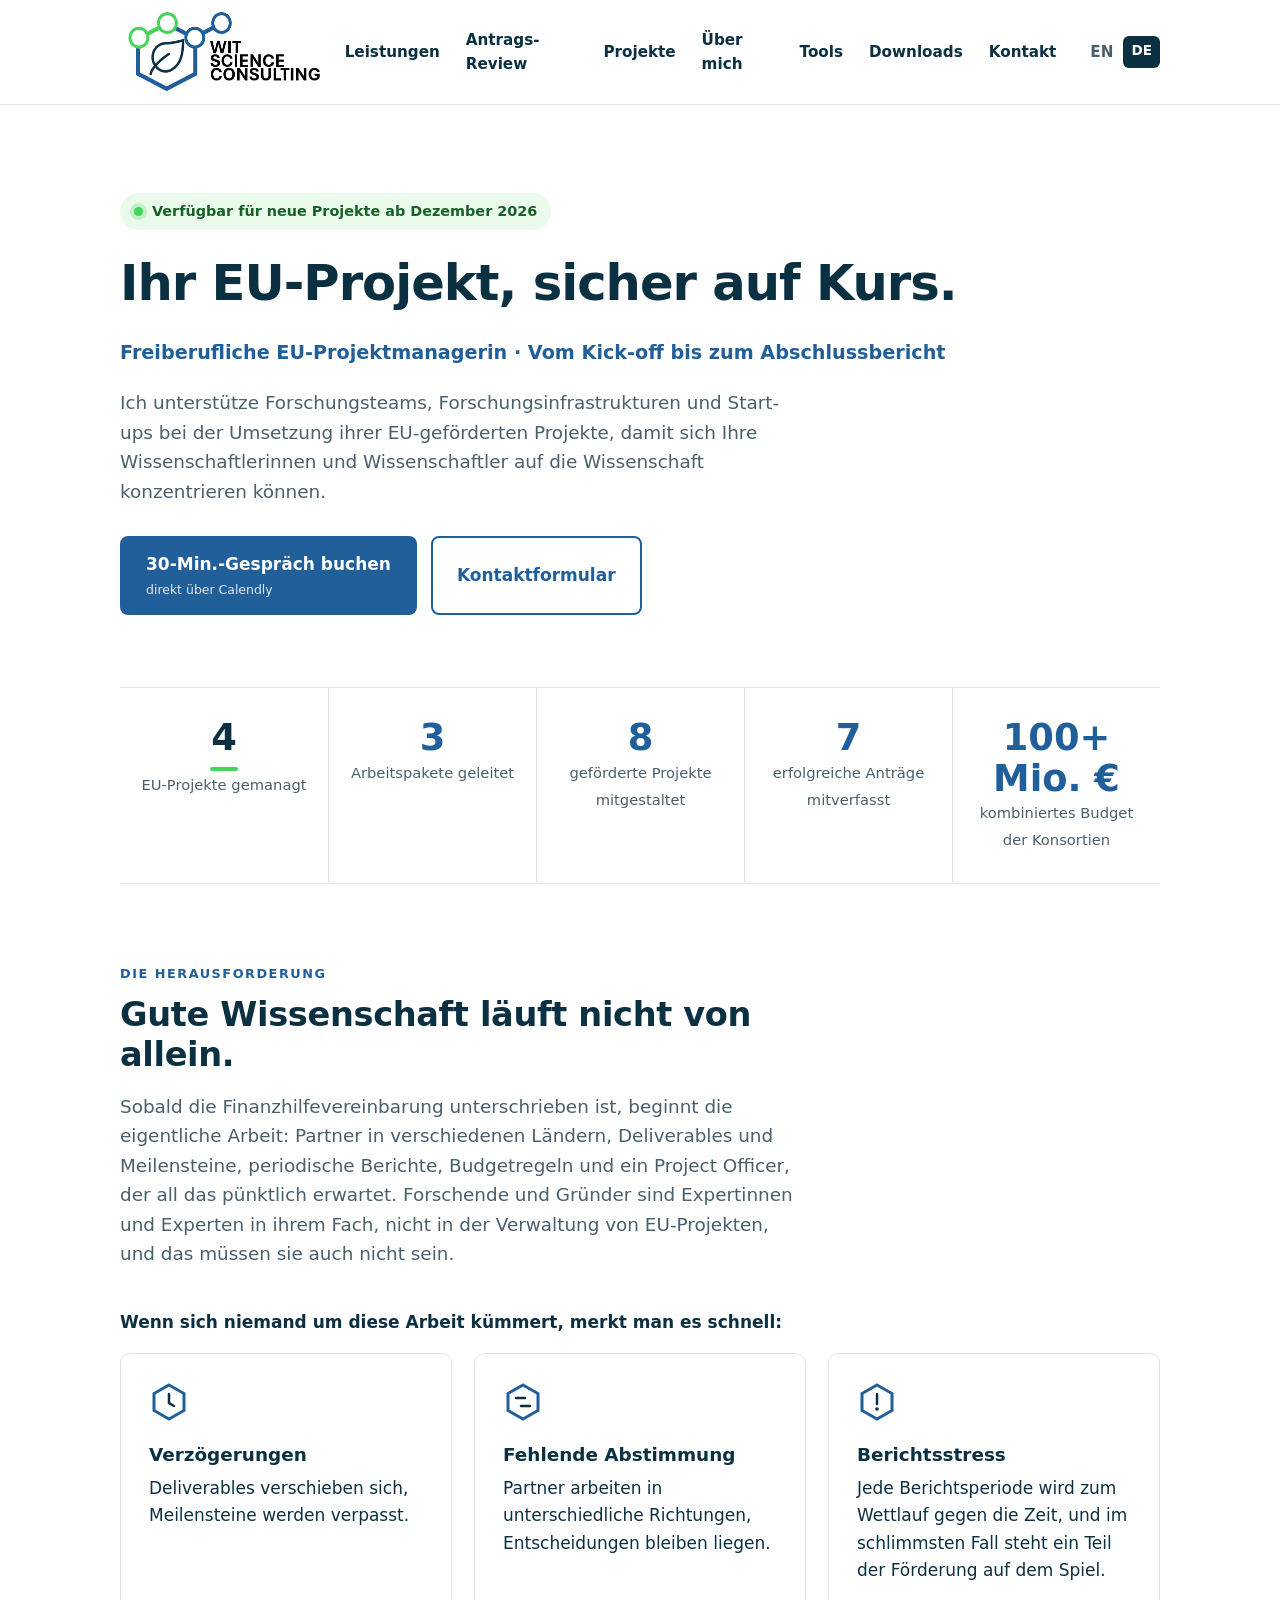
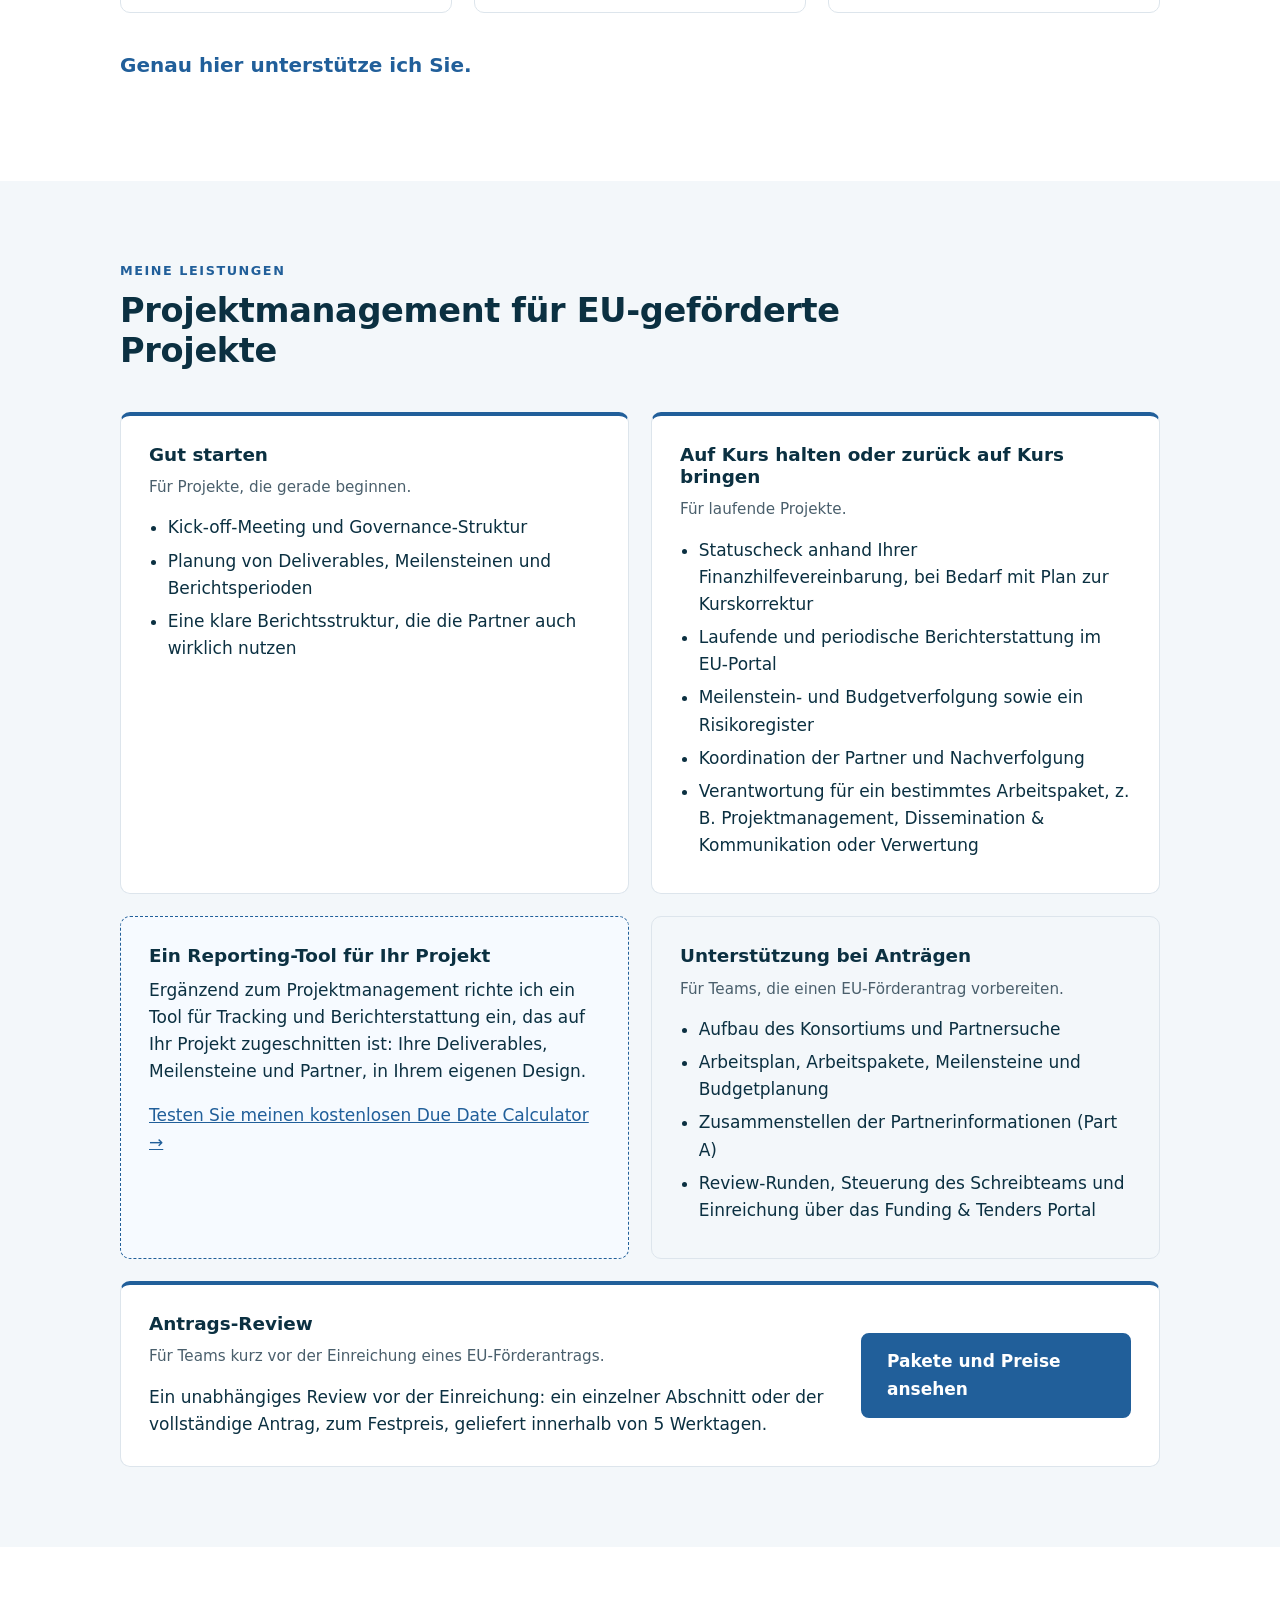
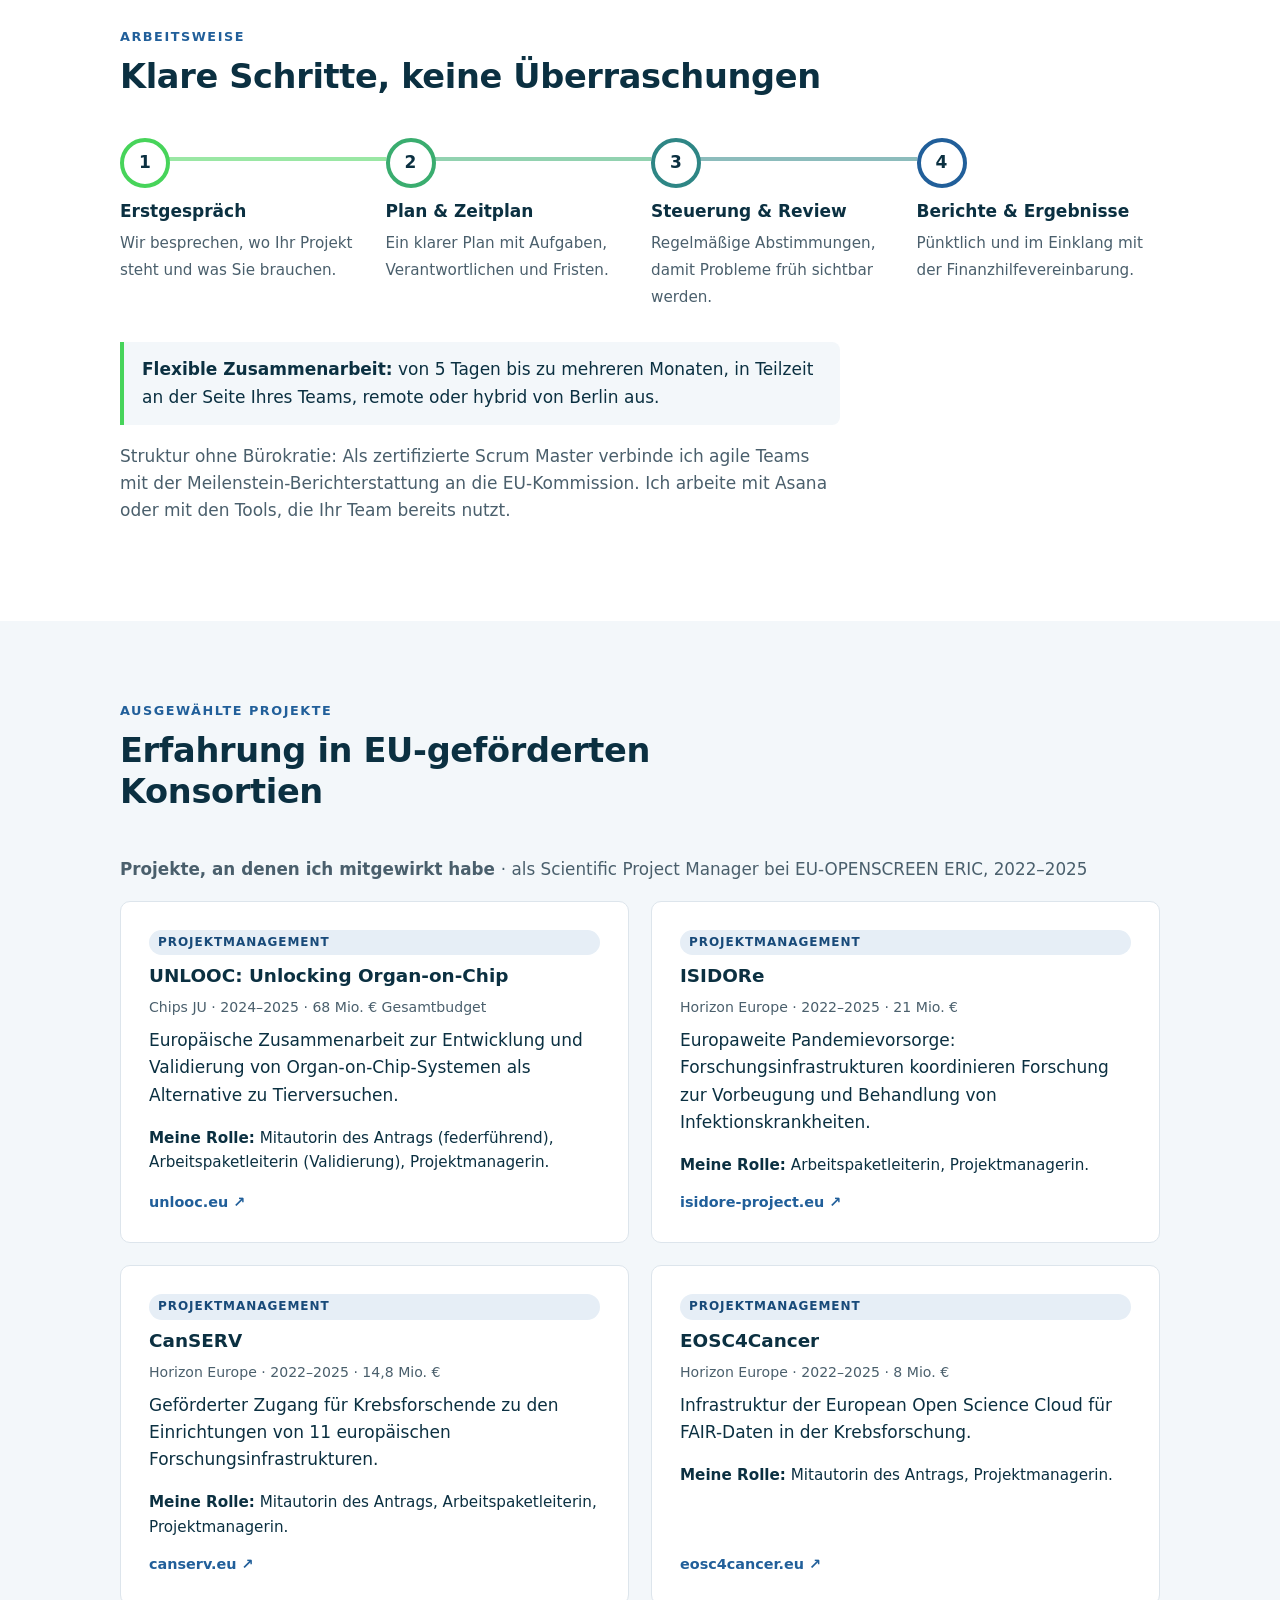
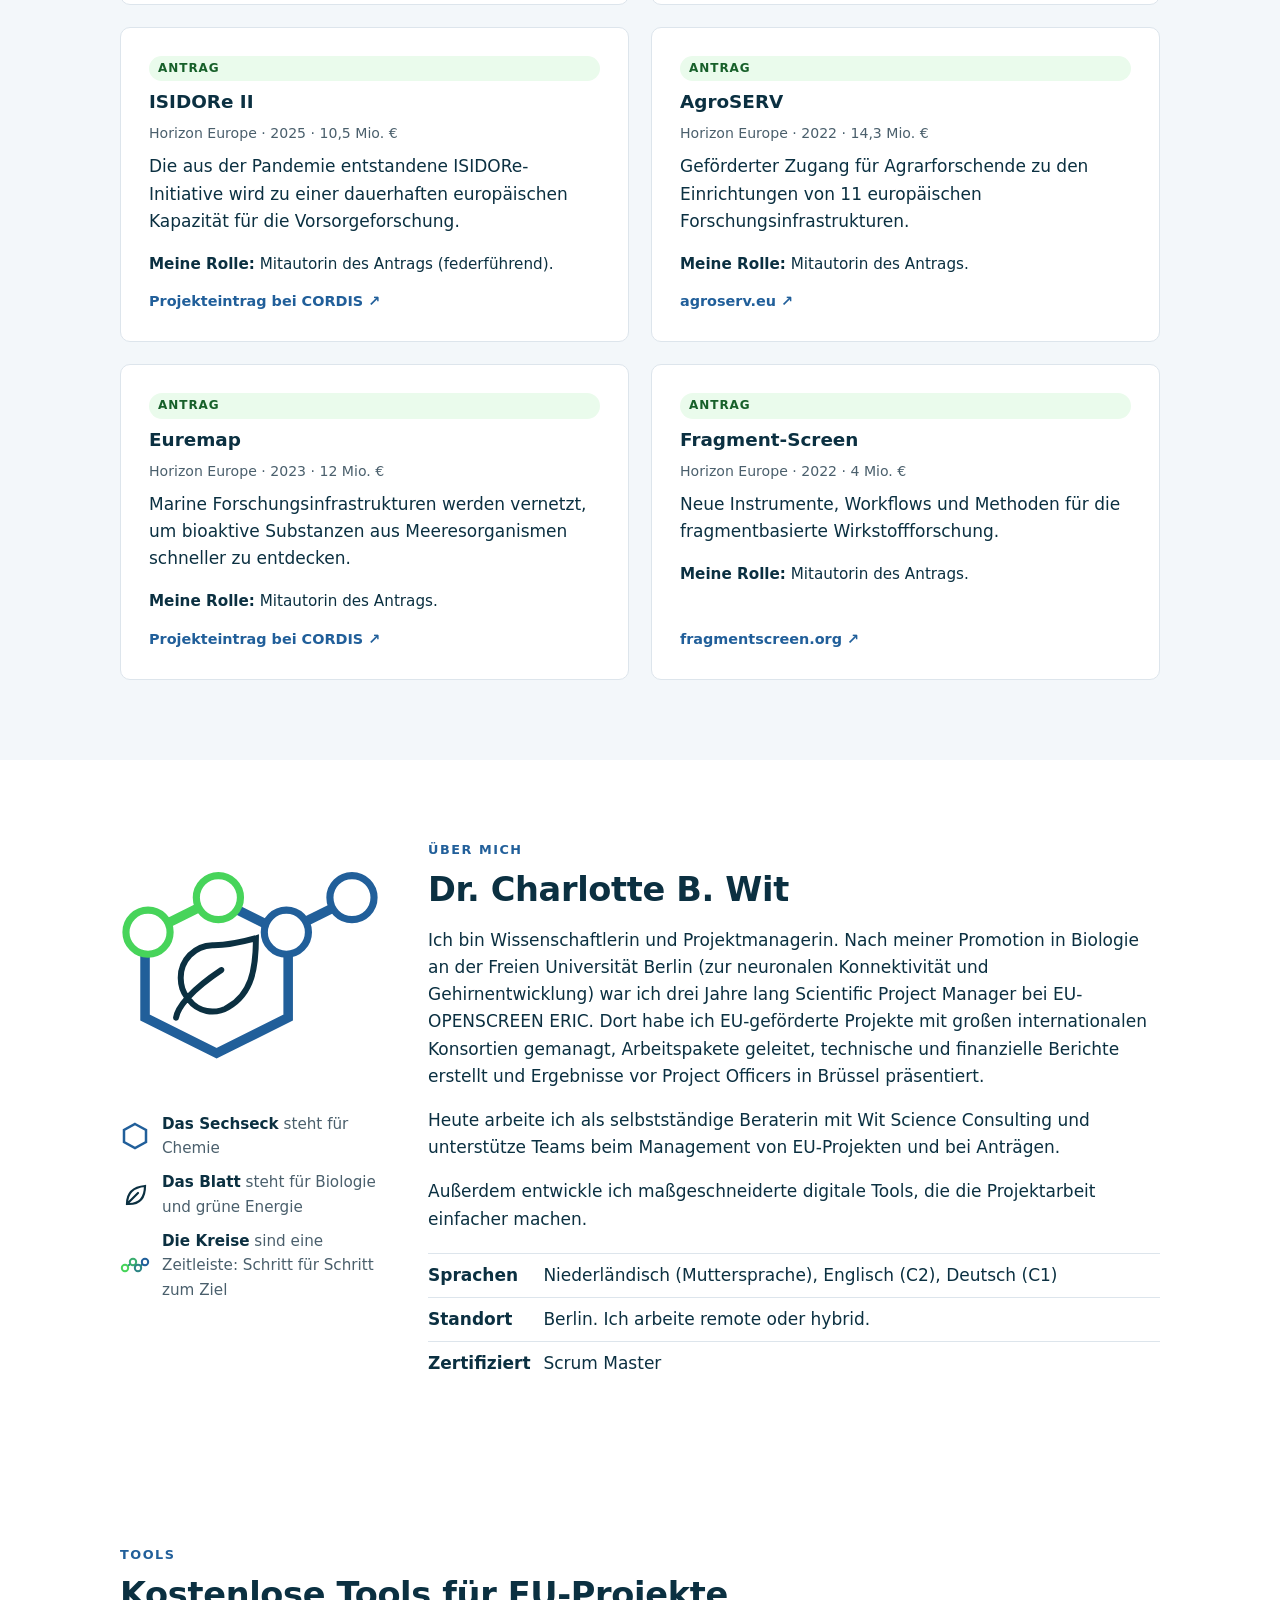
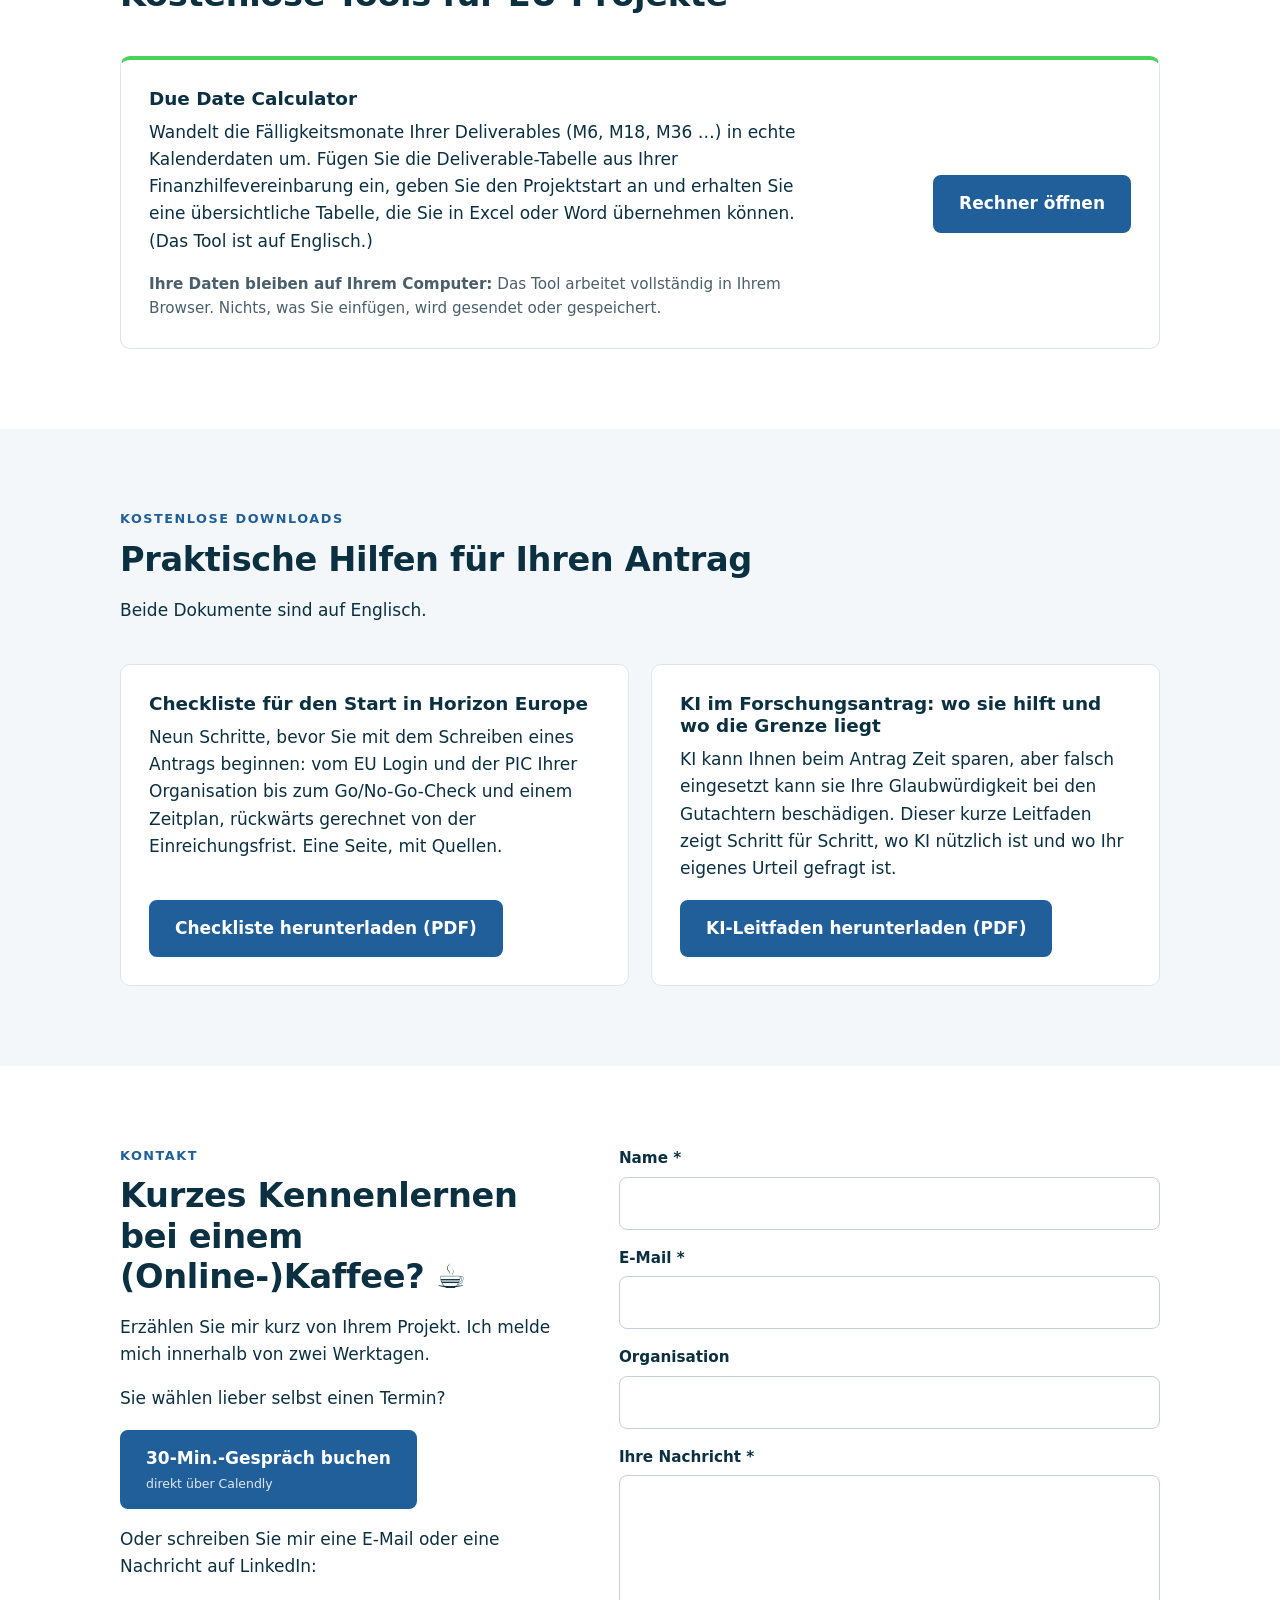
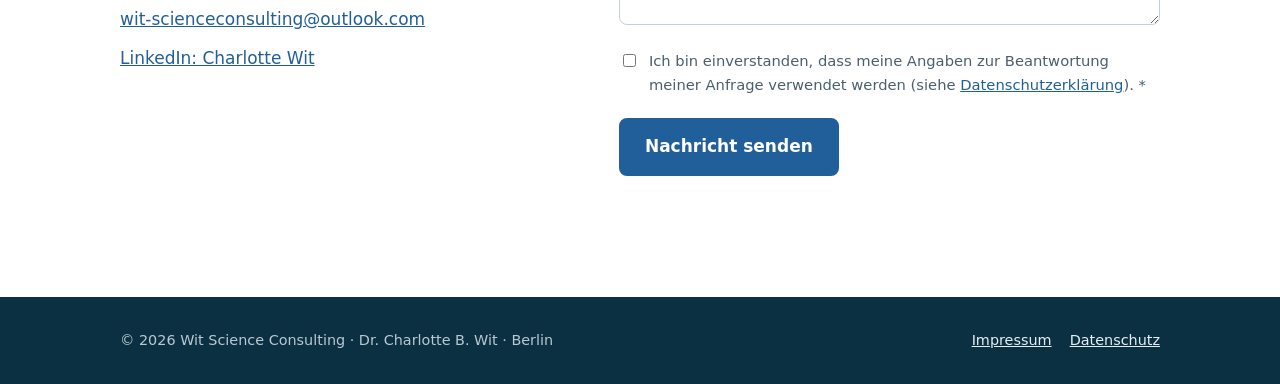
==== commit c0bfdb4c: "Add Horizon Europe starting checklist to Downloads Co-Authored-By: Claude Opus 5.5 <noreply@anthropi" ====
--- a/de/index.html
+++ b/de/index.html
@@ -8,7 +8,7 @@
   <link rel="icon" type="image/png" href="../assets/logo-icon.png">
   <link rel="alternate" hreflang="en" href="../index.html">
   <link rel="alternate" hreflang="de" href="index.html">
-  <link rel="stylesheet" href="../assets/styles.css?v=8">
+  <link rel="stylesheet" href="../assets/styles.css?v=9">
 </head>
 <body>
 
@@ -293,13 +293,28 @@
 
   <!-- 8. Leitfaden (PDF ist auf Englisch) -->
   <section class="tint" id="downloads">
-    <div class="wrap guide">
-      <div class="text">
-        <p class="eyebrow">Kostenloser Leitfaden</p>
-        <h2>KI im Forschungsantrag: wo sie hilft und wo die Grenze liegt</h2>
-        <p>KI kann Ihnen beim Antrag Zeit sparen, aber falsch eingesetzt kann sie Ihre Glaubwürdigkeit bei den Gutachtern beschädigen. Dieser kurze Leitfaden zeigt Schritt für Schritt, wo KI nützlich ist und wo Ihr eigenes Urteil gefragt ist. (Der Leitfaden ist auf Englisch.)</p>
-      </div>
-      <a class="btn" href="../assets/ai-in-proposals-guide.pdf" download>Leitfaden herunterladen (PDF)</a>
+    <div class="wrap">
+      <div class="section-head">
+        <p class="eyebrow">Kostenlose Downloads</p>
+        <h2>Praktische Hilfen für Ihren Antrag</h2>
+        <p>Beide Dokumente sind auf Englisch.</p>
+      </div>
+      <div class="cards two">
+        <div class="card download-card">
+          <div>
+            <h3>Checkliste für den Start in Horizon Europe</h3>
+            <p>Neun Schritte, bevor Sie mit dem Schreiben eines Antrags beginnen: vom EU Login und der PIC Ihrer Organisation bis zum Go/No-Go-Check und einem Zeitplan, rückwärts gerechnet von der Einreichungsfrist. Eine Seite, mit Quellen.</p>
+          </div>
+          <a class="btn" href="../assets/horizon-europe-starting-checklist.pdf" download>Checkliste herunterladen (PDF)</a>
+        </div>
+        <div class="card download-card">
+          <div>
+            <h3>KI im Forschungsantrag: wo sie hilft und wo die Grenze liegt</h3>
+            <p>KI kann Ihnen beim Antrag Zeit sparen, aber falsch eingesetzt kann sie Ihre Glaubwürdigkeit bei den Gutachtern beschädigen. Dieser kurze Leitfaden zeigt Schritt für Schritt, wo KI nützlich ist und wo Ihr eigenes Urteil gefragt ist.</p>
+          </div>
+          <a class="btn" href="../assets/ai-in-proposals-guide.pdf" download>KI-Leitfaden herunterladen (PDF)</a>
+        </div>
+      </div>
     </div>
   </section>
 
--- a/assets/styles.css
+++ b/assets/styles.css
@@ -347,3 +347,8 @@
   .cta .actions .btn small { font-size: .72rem; }
 }
 .nav a[aria-current="page"] { color: var(--blue); text-decoration: underline; text-underline-offset: 6px; text-decoration-thickness: 2px; }
+
+/* Downloads: one card per document, button at the bottom */
+.download-card { display: flex; flex-direction: column; justify-content: space-between; gap: 18px; }
+.download-card .btn { align-self: flex-start; }
+.download-card h3 { font-size: 1.15rem; }
